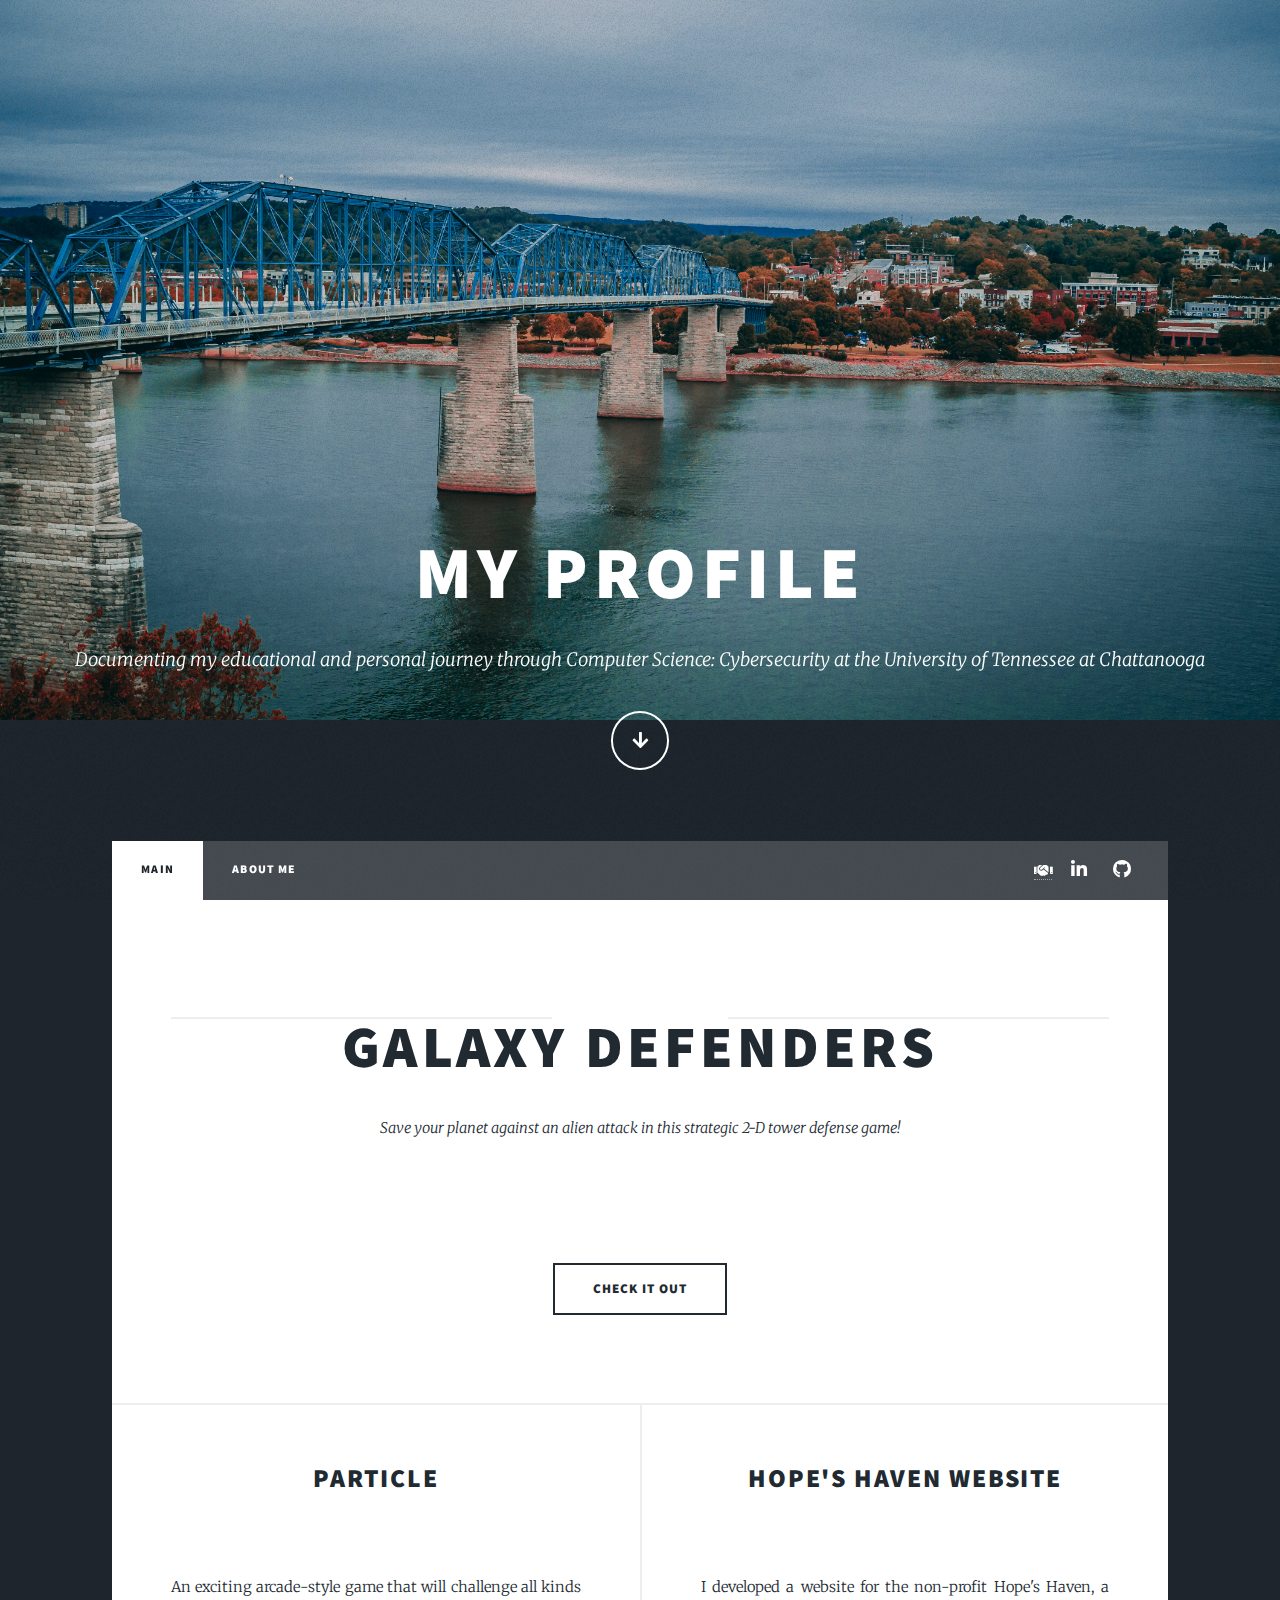
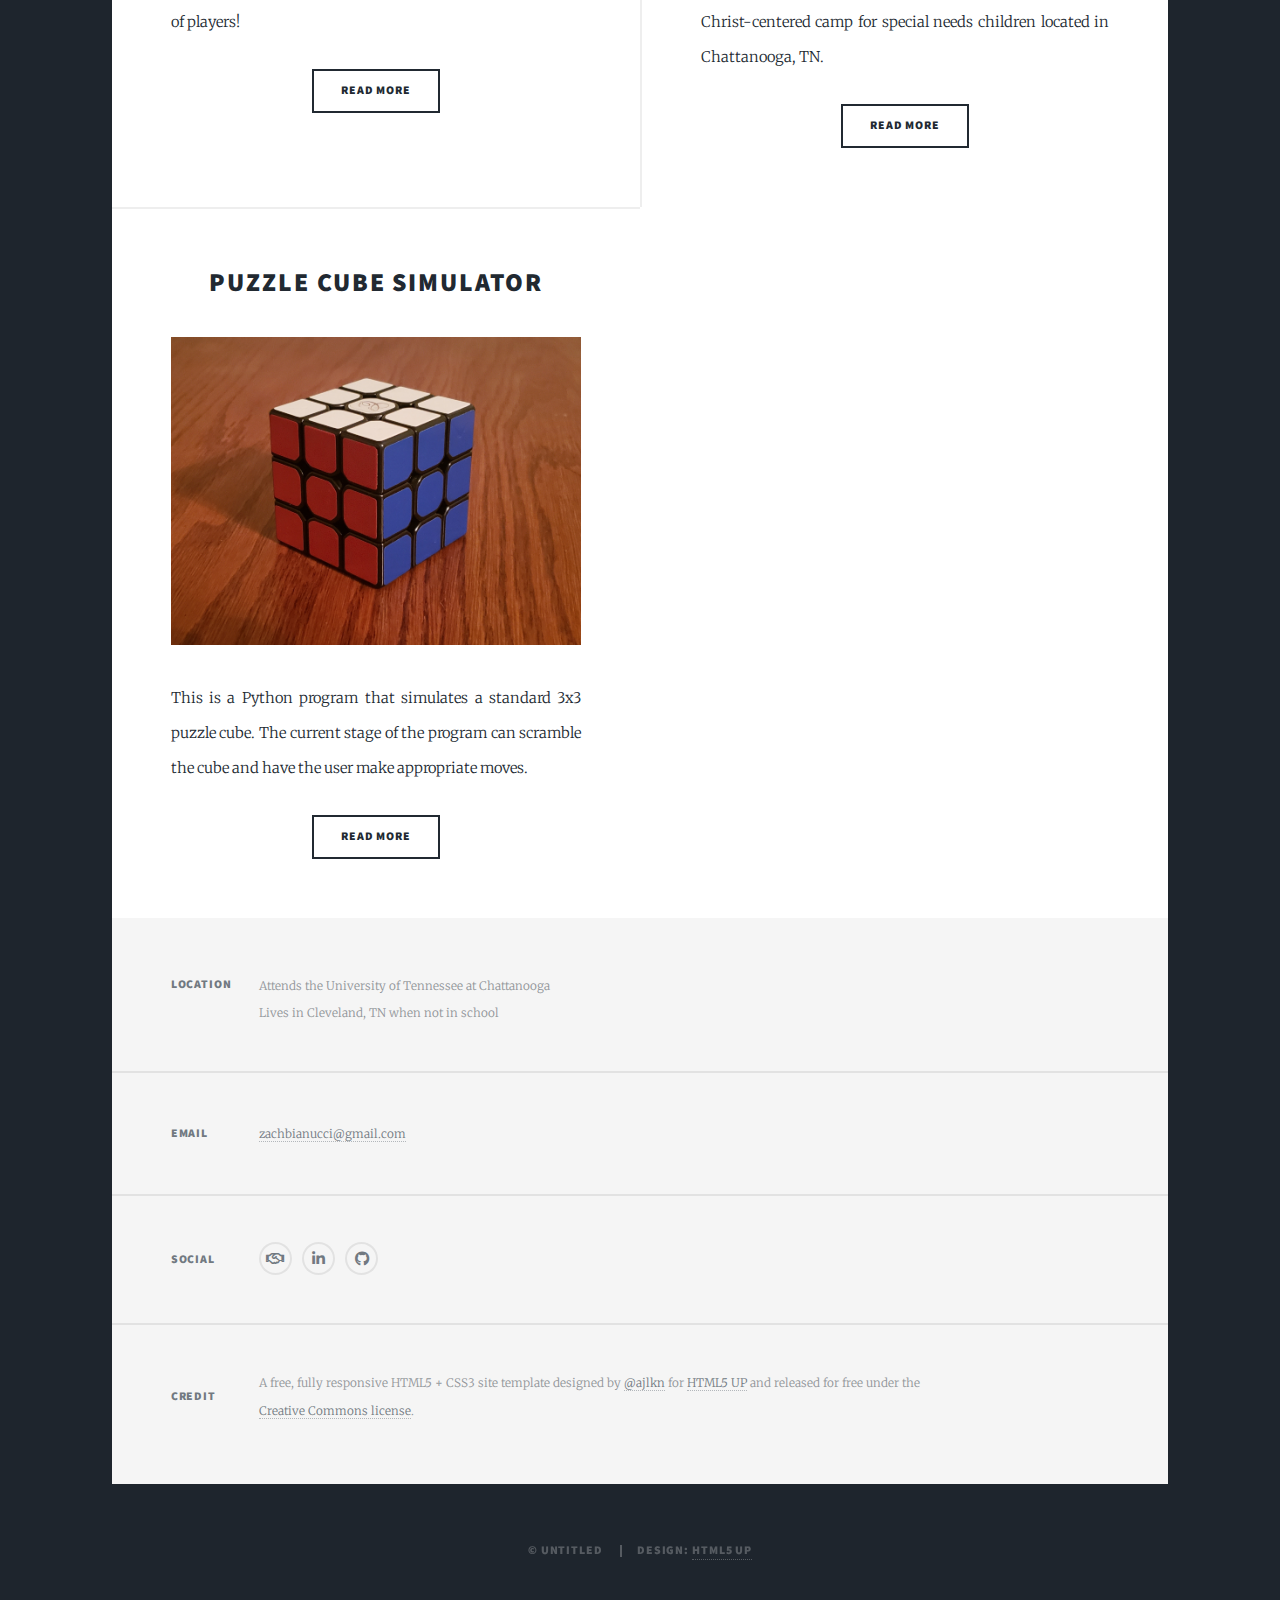
==== index.html @ c4f916c7 "updating the website to include Galaxy Defenders" ====
<!DOCTYPE html>
<!--
	Massively by HTML5 UP
	html5up.net | @ajlkn
	Free for personal and commercial use under the CCA 3.0 license (html5up.net/license)
-->
<html>
  <head>
    <title>Zach Bianucci</title>
    <meta charset="utf-8" />
    <meta
      name="viewport"
      content="width=device-width, initial-scale=1, user-scalable=no"
    />
    <link rel="stylesheet" href="assets/css/main.css" />
    <link rel="shortcut icon" type="image/png" href="images/LogoZB-pic.png" />
    <noscript>
      <link rel="stylesheet" href="assets/css/noscript.css"
    /></noscript>
  </head>

  <body class="is-preload">
    <!-- Wrapper -->
    <div id="wrapper" class="fade-in">
      <!-- Intro -->
      <div id="intro">
        <h1>My Profile<br /></h1>
        <p>
          Documenting my educational and personal journey through Computer
          Science: Cybersecurity at the University of Tennessee at Chattanooga
        </p>
        <ul class="actions">
          <li>
            <a
              href="#header"
              class="button icon solid solo fa-arrow-down scrolly"
              >Continue</a
            >
          </li>
        </ul>
      </div>

      <!-- Header -->
      <header id="header">
        <a href="index.html" class="logo">Zach Bianucci</a>
      </header>

      <!-- Nav -->
      <nav id="nav">
        <ul class="links">
          <li class="active"><a href="index.html#title">Main</a></li>
          <li><a href="aboutMe.html#title">About Me</a></li>
        </ul>
        <ul class="icons">
          <li>
            <a
              href="https://utc.joinhandshake.com/users/21955273"
              class="fas fa-handshake"
              target="_blank"
              ><span class="label"></span
            ></a>
          </li>
          <li>
            <a
              href="https://linkedin.com/in/zach-bianucci"
              class="icon brands fa-linkedin-in"
              target="_blank"
              alt="Linked In"
              ><span class="label"></span
            ></a>
          </li>
          <li>
            <a
              href="https://github.com/zbianucci"
              class="icon brands fa-github"
              target="_blank"
              ><span class="label">GitHub</span></a
            >
          </li>
        </ul>
      </nav>

      <!-- Main -->
      <div id="main">
        <!-- Featured Post -->
        <article class="post featured">
          <header class="major">
            <span class="date"></span>
            <h2>
              <a href="GalaxyDefenders.html#title">Galaxy Defenders<br /> </a>
            </h2>
            <p>
              Save your planet against an alien attack in this strategic 2-D
              tower defense game!
            </p>
          </header>
          <a href="GalaxyDefenders.html#title" class="image main"
            ><img src="images/galaxyDefendersAction.gif" alt=""
          /></a>
          <ul class="actions special">
            <li>
              <a href="GalaxyDefenders.html#title" class="button large"
                >Check it out</a
              >
            </li>
          </ul>
        </article>
        <!-- Posts -->
        <section class="posts">
          <article>
            <header>
              <h2><a href="Particle.html#title">Particle</a></h2>
            </header>
            <a href="Particle.html#title" class="image fit"
              ><img src="images/ParticleMenuGIF.gif" alt=""
            /></a>
            <p>
              An exciting arcade-style game that will challenge all kinds of
              players!
            </p>
            <ul class="actions special">
              <li>
                <a href="Particle.html#title" class="button">Read More</a>
              </li>
            </ul>
          </article>
          <article>
            <header>
              <h2><a href="HopesHaven.html#title">Hope's Haven Website</a></h2>
            </header>
            <a href="HopesHaven.html#title" class="image fit"
              ><img src="images/HopesHavenHomeGIF.gif" alt=""
            /></a>
            <p>
              I developed a website for the non-profit Hope's Haven, a
              Christ-centered camp for special needs children located in
              Chattanooga, TN.
            </p>
            <ul class="actions special">
              <li>
                <a href="HopesHaven.html#title" class="button">Read More</a>
              </li>
            </ul>
          </article>
          <article>
            <header>
              <h2><a href="PuzzleCube.html#title">Puzzle Cube Simulator</a></h2>
            </header>
            <a href="PuzzleCube.html#title" class="image fit"
              ><img src="images/PuzzleCubeProfile.jpg" alt=""
            /></a>
            <p>
              This is a Python program that simulates a standard 3x3 puzzle
              cube. The current stage of the program can scramble the cube and
              have the user make appropriate moves.
            </p>
            <ul class="actions special">
              <li>
                <a href="PuzzleCube.html#title" class="button">Read More</a>
              </li>
            </ul>
          </article>
        </section>
      </div>
      <!-- Footer -->
      <footer id="footer">
        <section class="split contact">
          <section class="alt">
            <h3>Location</h3>
            <p>
              Attends the University of Tennessee at Chattanooga<br />
              Lives in Cleveland, TN when not in school
            </p>
          </section>

          <section>
            <h3>Email</h3>
            <p>
              <a href="mailto:zachbianucci@gmail.com">zachbianucci@gmail.com</a>
            </p>
          </section>
          <section>
            <h3>Social</h3>
            <ul class="icons alt">
              <li>
                <a
                  href="https://utc.joinhandshake.com/users/21955273"
                  class="icon fas fa-handshake"
                  target="_blank"
                  ><span class="label">Handshake</span></a
                >
              </li>
              <li>
                <a
                  href="https://linkedin.com/in/zach-bianucci"
                  class="icon brands alt fa-linkedin-in"
                  target="_blank"
                  ><span class="label">Instagram</span></a
                >
              </li>
              <li>
                <a
                  href="https://github.com/zbianucci"
                  class="icon brands alt fa-github"
                  target="_blank"
                  ><span class="label">GitHub</span></a
                >
              </li>
            </ul>
          </section>
          <section>
            <h3>Credit</h3>
            <p>
              A free, fully responsive HTML5 + CSS3 site template designed by
              <a href="https://twitter.com/ajlkn">@ajlkn</a> for
              <a href="https://html5up.net">HTML5 UP</a> and released for free
              under the<br />
              <a href="https://html5up.net/license">Creative Commons license</a
              >.
            </p>
          </section>
        </section>
      </footer>
      <!-- Copyright -->
      <div id="copyright">
        <ul>
          <li>&copy; Untitled</li>
          <li>Design: <a href="https://html5up.net">HTML5 UP</a></li>
        </ul>
      </div>

      <!-- Scripts -->
      <script src="assets/js/jquery.min.js"></script>
      <script src="assets/js/jquery.scrollex.min.js"></script>
      <script src="assets/js/jquery.scrolly.min.js"></script>
      <script src="assets/js/browser.min.js"></script>
      <script src="assets/js/breakpoints.min.js"></script>
      <script src="assets/js/util.js"></script>
      <script src="assets/js/main.js"></script>
    </div>
  </body>
</html>
---- assets/css/main.css ----
@import url(fontawesome-all.min.css);
@import url("https://fonts.googleapis.com/css?family=Merriweather:300,700,300italic,700italic|Source+Sans+Pro:900");

/*
	Massively by HTML5 UP
	html5up.net | @ajlkn
	Free for personal and commercial use under the CCA 3.0 license (html5up.net/license)
*/

html,
body,
div,
span,
applet,
object,
iframe,
h1,
h2,
h3,
h4,
h5,
h6,
p,
blockquote,
pre,
a,
abbr,
acronym,
address,
big,
cite,
code,
del,
dfn,
em,
img,
ins,
kbd,
q,
s,
samp,
small,
strike,
strong,
sub,
sup,
tt,
var,
b,
u,
i,
center,
dl,
dt,
dd,
ol,
ul,
li,
fieldset,
form,
label,
legend,
table,
caption,
tbody,
tfoot,
thead,
tr,
th,
td,
article,
aside,
details,
embed,
figure,
figcaption,
footer,
header,
hgroup,
menu,
nav,
output,
ruby,
section,
summary,
time,
mark,
audio,
video {
  margin: 0;
  padding: 0;
  border: 0;
  font-size: 100%;
  font: inherit;
  vertical-align: baseline;
}

article,
aside,
details,
figcaption,
figure,
footer,
header,
hgroup,
menu,
nav,
section {
  display: block;
}

body {
  line-height: 1;
}

ol,
ul {
  list-style: none;
}

blockquote,
q {
  quotes: none;
}

blockquote:before,
blockquote:after,
q:before,
q:after {
  content: "";
  content: none;
}

table {
  border-collapse: collapse;
  border-spacing: 0;
}

body {
  -webkit-text-size-adjust: none;
}

mark {
  background-color: transparent;
  color: inherit;
}

input::-moz-focus-inner {
  border: 0;
  padding: 0;
}

input,
select,
textarea {
  -moz-appearance: none;
  -webkit-appearance: none;
  -ms-appearance: none;
  appearance: none;
}

/* Basic */

@-ms-viewport {
  width: device-width;
}

body {
  -ms-overflow-style: scrollbar;
}

@media screen and (max-width: 480px) {
  html,
  body {
    min-width: 320px;
  }
}

html {
  box-sizing: border-box;
}

*,
*:before,
*:after {
  box-sizing: inherit;
}

body {
  background-color: #1e252d;
}

body.is-preload *,
body.is-preload *:before,
body.is-preload *:after {
  -moz-animation: none !important;
  -webkit-animation: none !important;
  -ms-animation: none !important;
  animation: none !important;
  -moz-transition: none !important;
  -webkit-transition: none !important;
  -ms-transition: none !important;
  transition: none !important;
}

/* Type */

html {
  font-size: 16pt;
}

@media screen and (max-width: 1680px) {
  html {
    font-size: 12pt;
  }
}

@media screen and (max-width: 1280px) {
  html {
    font-size: 11pt;
  }
}

@media screen and (max-width: 360px) {
  html {
    font-size: 10pt;
  }
}

body {
  color: #212931;
}

body,
input,
select,
textarea {
  font-family: "Merriweather", Georgia, serif;
  font-weight: 300;
  font-size: 1rem;
  line-height: 2.375;
}

a {
  -moz-transition: color 0.2s ease-in-out, background-color 0.2s ease-in-out,
    border-color 0.2s ease-in-out, box-shadow 0.2s ease-in-out;
  -webkit-transition: color 0.2s ease-in-out, background-color 0.2s ease-in-out,
    border-color 0.2s ease-in-out, box-shadow 0.2s ease-in-out;
  -ms-transition: color 0.2s ease-in-out, background-color 0.2s ease-in-out,
    border-color 0.2s ease-in-out, box-shadow 0.2s ease-in-out;
  transition: color 0.2s ease-in-out, background-color 0.2s ease-in-out,
    border-color 0.2s ease-in-out, box-shadow 0.2s ease-in-out;
  border-bottom: dotted 1px;
  text-decoration: none;
}

a:hover {
  border-bottom-color: transparent;
}

strong,
b {
  font-weight: 600;
}

em,
i {
  font-style: italic;
}

p {
  text-align: justify;
  margin: 0 0 2rem 0;
}

h1,
h2,
h3,
h4,
h5,
h6 {
  font-family: "Source Sans Pro", Helvetica, sans-serif;
  font-weight: 900;
  line-height: 1.5;
  letter-spacing: 0.075em;
  text-transform: uppercase;
  margin: 0 0 1rem 0;
}

h1 a,
h2 a,
h3 a,
h4 a,
h5 a,
h6 a {
  border-bottom: 0;
  color: inherit;
  text-decoration: none;
}

h1 {
  font-size: 4rem;
  line-height: 1.1;
  margin: 0 0 2rem 0;
}

h2 {
  font-size: 1.75rem;
  line-height: 1.3;
  margin: 0 0 1.5rem 0;
}

h3 {
  font-size: 1.25rem;
  margin: 0 0 1.5rem 0;
}

h4 {
  font-size: 1rem;
}

h5 {
  font-size: 0.9rem;
}

h6 {
  font-size: 0.8rem;
}

sub {
  font-size: 0.8rem;
  position: relative;
  top: 0.5rem;
}

sup {
  font-size: 0.8rem;
  position: relative;
  top: -0.5rem;
}

blockquote {
  border-left: solid 4px;
  font-style: italic;
  margin: 0 0 2rem 0;
  padding: 0.5rem 0 0.5rem 2rem;
}

code {
  border: solid 2px;
  font-family: "Courier New", monospace;
  font-size: 0.9rem;
  margin: 0 0.25rem;
  padding: 0.25rem 0.65rem;
}

pre {
  -webkit-overflow-scrolling: touch;
  font-family: "Courier New", monospace;
  font-size: 0.9rem;
  margin: 0 0 2rem 0;
}

pre code {
  display: block;
  line-height: 1.75;
  padding: 1rem 1.5rem;
  overflow-x: auto;
}

hr {
  border: 0;
  border-bottom: solid 2px;
  margin: 3rem 0;
}

hr.major {
  margin: 5rem 0;
}

.align-left {
  text-align: left;
}

.align-center {
  text-align: center;
}

.align-right {
  text-align: right;
}

input,
select,
textarea {
  color: #212931;
}

a {
  color: #212931;
  border-bottom-color: rgba(33, 41, 49, 0.5);
}

a:hover {
  border-bottom-color: transparent;
  color: #18bfef !important;
}

strong,
b {
  color: #212931;
}

h1,
h2,
h3,
h4,
h5,
h6 {
  color: #212931;
}

blockquote {
  border-left-color: #eeeeee;
}

code {
  background: rgba(220, 220, 220, 0.25);
  border-color: #eeeeee;
}

hr {
  border-bottom-color: #eeeeee;
}

/* Row */

.row {
  display: flex;
  flex-wrap: wrap;
  box-sizing: border-box;
  align-items: stretch;
}

.row > * {
  box-sizing: border-box;
}

.row.gtr-uniform > * > :last-child {
  margin-bottom: 0;
}

.row.aln-left {
  justify-content: flex-start;
}

.row.aln-center {
  justify-content: center;
}

.row.aln-right {
  justify-content: flex-end;
}

.row.aln-top {
  align-items: flex-start;
}

.row.aln-middle {
  align-items: center;
}

.row.aln-bottom {
  align-items: flex-end;
}

.row > .imp {
  order: -1;
}

.row > .col-1 {
  width: 8.33333%;
}

.row > .off-1 {
  margin-left: 8.33333%;
}

.row > .col-2 {
  width: 16.66667%;
}

.row > .off-2 {
  margin-left: 16.66667%;
}

.row > .col-3 {
  width: 25%;
}

.row > .off-3 {
  margin-left: 25%;
}

.row > .col-4 {
  width: 33.33333%;
}

.row > .off-4 {
  margin-left: 33.33333%;
}

.row > .col-5 {
  width: 41.66667%;
}

.row > .off-5 {
  margin-left: 41.66667%;
}

.row > .col-6 {
  width: 50%;
}

.row > .off-6 {
  margin-left: 50%;
}

.row > .col-7 {
  width: 58.33333%;
}

.row > .off-7 {
  margin-left: 58.33333%;
}

.row > .col-8 {
  width: 66.66667%;
}

.row > .off-8 {
  margin-left: 66.66667%;
}

.row > .col-9 {
  width: 75%;
}

.row > .off-9 {
  margin-left: 75%;
}

.row > .col-10 {
  width: 83.33333%;
}

.row > .off-10 {
  margin-left: 83.33333%;
}

.row > .col-11 {
  width: 91.66667%;
}

.row > .off-11 {
  margin-left: 91.66667%;
}

.row > .col-12 {
  width: 100%;
}

.row > .off-12 {
  margin-left: 100%;
}

.row.gtr-0 {
  margin-top: 0;
  margin-left: 0rem;
}

.row.gtr-0 > * {
  padding: 0 0 0 0rem;
}

.row.gtr-0.gtr-uniform {
  margin-top: 0rem;
}

.row.gtr-0.gtr-uniform > * {
  padding-top: 0rem;
}

.row.gtr-25 {
  margin-top: 0;
  margin-left: -0.375rem;
}

.row.gtr-25 > * {
  padding: 0 0 0 0.375rem;
}

.row.gtr-25.gtr-uniform {
  margin-top: -0.375rem;
}

.row.gtr-25.gtr-uniform > * {
  padding-top: 0.375rem;
}

.row.gtr-50 {
  margin-top: 0;
  margin-left: -0.75rem;
}

.row.gtr-50 > * {
  padding: 0 0 0 0.75rem;
}

.row.gtr-50.gtr-uniform {
  margin-top: -0.75rem;
}

.row.gtr-50.gtr-uniform > * {
  padding-top: 0.75rem;
}

.row {
  margin-top: 0;
  margin-left: -1.5rem;
}

.row > * {
  padding: 0 0 0 1.5rem;
}

.row.gtr-uniform {
  margin-top: -1.5rem;
}

.row.gtr-uniform > * {
  padding-top: 1.5rem;
}

.row.gtr-150 {
  margin-top: 0;
  margin-left: -2.25rem;
}

.row.gtr-150 > * {
  padding: 0 0 0 2.25rem;
}

.row.gtr-150.gtr-uniform {
  margin-top: -2.25rem;
}

.row.gtr-150.gtr-uniform > * {
  padding-top: 2.25rem;
}

.row.gtr-200 {
  margin-top: 0;
  margin-left: -3rem;
}

.row.gtr-200 > * {
  padding: 0 0 0 3rem;
}

.row.gtr-200.gtr-uniform {
  margin-top: -3rem;
}

.row.gtr-200.gtr-uniform > * {
  padding-top: 3rem;
}

@media screen and (max-width: 1680px) {
  .row {
    display: flex;
    flex-wrap: wrap;
    box-sizing: border-box;
    align-items: stretch;
  }

  .row > * {
    box-sizing: border-box;
  }

  .row.gtr-uniform > * > :last-child {
    margin-bottom: 0;
  }

  .row.aln-left {
    justify-content: flex-start;
  }

  .row.aln-center {
    justify-content: center;
  }

  .row.aln-right {
    justify-content: flex-end;
  }

  .row.aln-top {
    align-items: flex-start;
  }

  .row.aln-middle {
    align-items: center;
  }

  .row.aln-bottom {
    align-items: flex-end;
  }

  .row > .imp-xlarge {
    order: -1;
  }

  .row > .col-1-xlarge {
    width: 8.33333%;
  }

  .row > .off-1-xlarge {
    margin-left: 8.33333%;
  }

  .row > .col-2-xlarge {
    width: 16.66667%;
  }

  .row > .off-2-xlarge {
    margin-left: 16.66667%;
  }

  .row > .col-3-xlarge {
    width: 25%;
  }

  .row > .off-3-xlarge {
    margin-left: 25%;
  }

  .row > .col-4-xlarge {
    width: 33.33333%;
  }

  .row > .off-4-xlarge {
    margin-left: 33.33333%;
  }

  .row > .col-5-xlarge {
    width: 41.66667%;
  }

  .row > .off-5-xlarge {
    margin-left: 41.66667%;
  }

  .row > .col-6-xlarge {
    width: 50%;
  }

  .row > .off-6-xlarge {
    margin-left: 50%;
  }

  .row > .col-7-xlarge {
    width: 58.33333%;
  }

  .row > .off-7-xlarge {
    margin-left: 58.33333%;
  }

  .row > .col-8-xlarge {
    width: 66.66667%;
  }

  .row > .off-8-xlarge {
    margin-left: 66.66667%;
  }

  .row > .col-9-xlarge {
    width: 75%;
  }

  .row > .off-9-xlarge {
    margin-left: 75%;
  }

  .row > .col-10-xlarge {
    width: 83.33333%;
  }

  .row > .off-10-xlarge {
    margin-left: 83.33333%;
  }

  .row > .col-11-xlarge {
    width: 91.66667%;
  }

  .row > .off-11-xlarge {
    margin-left: 91.66667%;
  }

  .row > .col-12-xlarge {
    width: 100%;
  }

  .row > .off-12-xlarge {
    margin-left: 100%;
  }

  .row.gtr-0 {
    margin-top: 0;
    margin-left: 0rem;
  }

  .row.gtr-0 > * {
    padding: 0 0 0 0rem;
  }

  .row.gtr-0.gtr-uniform {
    margin-top: 0rem;
  }

  .row.gtr-0.gtr-uniform > * {
    padding-top: 0rem;
  }

  .row.gtr-25 {
    margin-top: 0;
    margin-left: -0.375rem;
  }

  .row.gtr-25 > * {
    padding: 0 0 0 0.375rem;
  }

  .row.gtr-25.gtr-uniform {
    margin-top: -0.375rem;
  }

  .row.gtr-25.gtr-uniform > * {
    padding-top: 0.375rem;
  }

  .row.gtr-50 {
    margin-top: 0;
    margin-left: -0.75rem;
  }

  .row.gtr-50 > * {
    padding: 0 0 0 0.75rem;
  }

  .row.gtr-50.gtr-uniform {
    margin-top: -0.75rem;
  }

  .row.gtr-50.gtr-uniform > * {
    padding-top: 0.75rem;
  }

  .row {
    margin-top: 0;
    margin-left: -1.5rem;
  }

  .row > * {
    padding: 0 0 0 1.5rem;
  }

  .row.gtr-uniform {
    margin-top: -1.5rem;
  }

  .row.gtr-uniform > * {
    padding-top: 1.5rem;
  }

  .row.gtr-150 {
    margin-top: 0;
    margin-left: -2.25rem;
  }

  .row.gtr-150 > * {
    padding: 0 0 0 2.25rem;
  }

  .row.gtr-150.gtr-uniform {
    margin-top: -2.25rem;
  }

  .row.gtr-150.gtr-uniform > * {
    padding-top: 2.25rem;
  }

  .row.gtr-200 {
    margin-top: 0;
    margin-left: -3rem;
  }

  .row.gtr-200 > * {
    padding: 0 0 0 3rem;
  }

  .row.gtr-200.gtr-uniform {
    margin-top: -3rem;
  }

  .row.gtr-200.gtr-uniform > * {
    padding-top: 3rem;
  }
}

@media screen and (max-width: 1280px) {
  .row {
    display: flex;
    flex-wrap: wrap;
    box-sizing: border-box;
    align-items: stretch;
  }

  .row > * {
    box-sizing: border-box;
  }

  .row.gtr-uniform > * > :last-child {
    margin-bottom: 0;
  }

  .row.aln-left {
    justify-content: flex-start;
  }

  .row.aln-center {
    justify-content: center;
  }

  .row.aln-right {
    justify-content: flex-end;
  }

  .row.aln-top {
    align-items: flex-start;
  }

  .row.aln-middle {
    align-items: center;
  }

  .row.aln-bottom {
    align-items: flex-end;
  }

  .row > .imp-large {
    order: -1;
  }

  .row > .col-1-large {
    width: 8.33333%;
  }

  .row > .off-1-large {
    margin-left: 8.33333%;
  }

  .row > .col-2-large {
    width: 16.66667%;
  }

  .row > .off-2-large {
    margin-left: 16.66667%;
  }

  .row > .col-3-large {
    width: 25%;
  }

  .row > .off-3-large {
    margin-left: 25%;
  }

  .row > .col-4-large {
    width: 33.33333%;
  }

  .row > .off-4-large {
    margin-left: 33.33333%;
  }

  .row > .col-5-large {
    width: 41.66667%;
  }

  .row > .off-5-large {
    margin-left: 41.66667%;
  }

  .row > .col-6-large {
    width: 50%;
  }

  .row > .off-6-large {
    margin-left: 50%;
  }

  .row > .col-7-large {
    width: 58.33333%;
  }

  .row > .off-7-large {
    margin-left: 58.33333%;
  }

  .row > .col-8-large {
    width: 66.66667%;
  }

  .row > .off-8-large {
    margin-left: 66.66667%;
  }

  .row > .col-9-large {
    width: 75%;
  }

  .row > .off-9-large {
    margin-left: 75%;
  }

  .row > .col-10-large {
    width: 83.33333%;
  }

  .row > .off-10-large {
    margin-left: 83.33333%;
  }

  .row > .col-11-large {
    width: 91.66667%;
  }

  .row > .off-11-large {
    margin-left: 91.66667%;
  }

  .row > .col-12-large {
    width: 100%;
  }

  .row > .off-12-large {
    margin-left: 100%;
  }

  .row.gtr-0 {
    margin-top: 0;
    margin-left: 0rem;
  }

  .row.gtr-0 > * {
    padding: 0 0 0 0rem;
  }

  .row.gtr-0.gtr-uniform {
    margin-top: 0rem;
  }

  .row.gtr-0.gtr-uniform > * {
    padding-top: 0rem;
  }

  .row.gtr-25 {
    margin-top: 0;
    margin-left: -0.375rem;
  }

  .row.gtr-25 > * {
    padding: 0 0 0 0.375rem;
  }

  .row.gtr-25.gtr-uniform {
    margin-top: -0.375rem;
  }

  .row.gtr-25.gtr-uniform > * {
    padding-top: 0.375rem;
  }

  .row.gtr-50 {
    margin-top: 0;
    margin-left: -0.75rem;
  }

  .row.gtr-50 > * {
    padding: 0 0 0 0.75rem;
  }

  .row.gtr-50.gtr-uniform {
    margin-top: -0.75rem;
  }

  .row.gtr-50.gtr-uniform > * {
    padding-top: 0.75rem;
  }

  .row {
    margin-top: 0;
    margin-left: -1.5rem;
  }

  .row > * {
    padding: 0 0 0 1.5rem;
  }

  .row.gtr-uniform {
    margin-top: -1.5rem;
  }

  .row.gtr-uniform > * {
    padding-top: 1.5rem;
  }

  .row.gtr-150 {
    margin-top: 0;
    margin-left: -2.25rem;
  }

  .row.gtr-150 > * {
    padding: 0 0 0 2.25rem;
  }

  .row.gtr-150.gtr-uniform {
    margin-top: -2.25rem;
  }

  .row.gtr-150.gtr-uniform > * {
    padding-top: 2.25rem;
  }

  .row.gtr-200 {
    margin-top: 0;
    margin-left: -3rem;
  }

  .row.gtr-200 > * {
    padding: 0 0 0 3rem;
  }

  .row.gtr-200.gtr-uniform {
    margin-top: -3rem;
  }

  .row.gtr-200.gtr-uniform > * {
    padding-top: 3rem;
  }
}

@media screen and (max-width: 980px) {
  .row {
    display: flex;
    flex-wrap: wrap;
    box-sizing: border-box;
    align-items: stretch;
  }

  .row > * {
    box-sizing: border-box;
  }

  .row.gtr-uniform > * > :last-child {
    margin-bottom: 0;
  }

  .row.aln-left {
    justify-content: flex-start;
  }

  .row.aln-center {
    justify-content: center;
  }

  .row.aln-right {
    justify-content: flex-end;
  }

  .row.aln-top {
    align-items: flex-start;
  }

  .row.aln-middle {
    align-items: center;
  }

  .row.aln-bottom {
    align-items: flex-end;
  }

  .row > .imp-medium {
    order: -1;
  }

  .row > .col-1-medium {
    width: 8.33333%;
  }

  .row > .off-1-medium {
    margin-left: 8.33333%;
  }

  .row > .col-2-medium {
    width: 16.66667%;
  }

  .row > .off-2-medium {
    margin-left: 16.66667%;
  }

  .row > .col-3-medium {
    width: 25%;
  }

  .row > .off-3-medium {
    margin-left: 25%;
  }

  .row > .col-4-medium {
    width: 33.33333%;
  }

  .row > .off-4-medium {
    margin-left: 33.33333%;
  }

  .row > .col-5-medium {
    width: 41.66667%;
  }

  .row > .off-5-medium {
    margin-left: 41.66667%;
  }

  .row > .col-6-medium {
    width: 50%;
  }

  .row > .off-6-medium {
    margin-left: 50%;
  }

  .row > .col-7-medium {
    width: 58.33333%;
  }

  .row > .off-7-medium {
    margin-left: 58.33333%;
  }

  .row > .col-8-medium {
    width: 66.66667%;
  }

  .row > .off-8-medium {
    margin-left: 66.66667%;
  }

  .row > .col-9-medium {
    width: 75%;
  }

  .row > .off-9-medium {
    margin-left: 75%;
  }

  .row > .col-10-medium {
    width: 83.33333%;
  }

  .row > .off-10-medium {
    margin-left: 83.33333%;
  }

  .row > .col-11-medium {
    width: 91.66667%;
  }

  .row > .off-11-medium {
    margin-left: 91.66667%;
  }

  .row > .col-12-medium {
    width: 100%;
  }

  .row > .off-12-medium {
    margin-left: 100%;
  }

  .row.gtr-0 {
    margin-top: 0;
    margin-left: 0rem;
  }

  .row.gtr-0 > * {
    padding: 0 0 0 0rem;
  }

  .row.gtr-0.gtr-uniform {
    margin-top: 0rem;
  }

  .row.gtr-0.gtr-uniform > * {
    padding-top: 0rem;
  }

  .row.gtr-25 {
    margin-top: 0;
    margin-left: -0.375rem;
  }

  .row.gtr-25 > * {
    padding: 0 0 0 0.375rem;
  }

  .row.gtr-25.gtr-uniform {
    margin-top: -0.375rem;
  }

  .row.gtr-25.gtr-uniform > * {
    padding-top: 0.375rem;
  }

  .row.gtr-50 {
    margin-top: 0;
    margin-left: -0.75rem;
  }

  .row.gtr-50 > * {
    padding: 0 0 0 0.75rem;
  }

  .row.gtr-50.gtr-uniform {
    margin-top: -0.75rem;
  }

  .row.gtr-50.gtr-uniform > * {
    padding-top: 0.75rem;
  }

  .row {
    margin-top: 0;
    margin-left: -1.5rem;
  }

  .row > * {
    padding: 0 0 0 1.5rem;
  }

  .row.gtr-uniform {
    margin-top: -1.5rem;
  }

  .row.gtr-uniform > * {
    padding-top: 1.5rem;
  }

  .row.gtr-150 {
    margin-top: 0;
    margin-left: -2.25rem;
  }

  .row.gtr-150 > * {
    padding: 0 0 0 2.25rem;
  }

  .row.gtr-150.gtr-uniform {
    margin-top: -2.25rem;
  }

  .row.gtr-150.gtr-uniform > * {
    padding-top: 2.25rem;
  }

  .row.gtr-200 {
    margin-top: 0;
    margin-left: -3rem;
  }

  .row.gtr-200 > * {
    padding: 0 0 0 3rem;
  }

  .row.gtr-200.gtr-uniform {
    margin-top: -3rem;
  }

  .row.gtr-200.gtr-uniform > * {
    padding-top: 3rem;
  }
}

@media screen and (max-width: 736px) {
  .row {
    display: flex;
    flex-wrap: wrap;
    box-sizing: border-box;
    align-items: stretch;
  }

  .row > * {
    box-sizing: border-box;
  }

  .row.gtr-uniform > * > :last-child {
    margin-bottom: 0;
  }

  .row.aln-left {
    justify-content: flex-start;
  }

  .row.aln-center {
    justify-content: center;
  }

  .row.aln-right {
    justify-content: flex-end;
  }

  .row.aln-top {
    align-items: flex-start;
  }

  .row.aln-middle {
    align-items: center;
  }

  .row.aln-bottom {
    align-items: flex-end;
  }

  .row > .imp-small {
    order: -1;
  }

  .row > .col-1-small {
    width: 8.33333%;
  }

  .row > .off-1-small {
    margin-left: 8.33333%;
  }

  .row > .col-2-small {
    width: 16.66667%;
  }

  .row > .off-2-small {
    margin-left: 16.66667%;
  }

  .row > .col-3-small {
    width: 25%;
  }

  .row > .off-3-small {
    margin-left: 25%;
  }

  .row > .col-4-small {
    width: 33.33333%;
  }

  .row > .off-4-small {
    margin-left: 33.33333%;
  }

  .row > .col-5-small {
    width: 41.66667%;
  }

  .row > .off-5-small {
    margin-left: 41.66667%;
  }

  .row > .col-6-small {
    width: 50%;
  }

  .row > .off-6-small {
    margin-left: 50%;
  }

  .row > .col-7-small {
    width: 58.33333%;
  }

  .row > .off-7-small {
    margin-left: 58.33333%;
  }

  .row > .col-8-small {
    width: 66.66667%;
  }

  .row > .off-8-small {
    margin-left: 66.66667%;
  }

  .row > .col-9-small {
    width: 75%;
  }

  .row > .off-9-small {
    margin-left: 75%;
  }

  .row > .col-10-small {
    width: 83.33333%;
  }

  .row > .off-10-small {
    margin-left: 83.33333%;
  }

  .row > .col-11-small {
    width: 91.66667%;
  }

  .row > .off-11-small {
    margin-left: 91.66667%;
  }

  .row > .col-12-small {
    width: 100%;
  }

  .row > .off-12-small {
    margin-left: 100%;
  }

  .row.gtr-0 {
    margin-top: 0;
    margin-left: 0rem;
  }

  .row.gtr-0 > * {
    padding: 0 0 0 0rem;
  }

  .row.gtr-0.gtr-uniform {
    margin-top: 0rem;
  }

  .row.gtr-0.gtr-uniform > * {
    padding-top: 0rem;
  }

  .row.gtr-25 {
    margin-top: 0;
    margin-left: -0.375rem;
  }

  .row.gtr-25 > * {
    padding: 0 0 0 0.375rem;
  }

  .row.gtr-25.gtr-uniform {
    margin-top: -0.375rem;
  }

  .row.gtr-25.gtr-uniform > * {
    padding-top: 0.375rem;
  }

  .row.gtr-50 {
    margin-top: 0;
    margin-left: -0.75rem;
  }

  .row.gtr-50 > * {
    padding: 0 0 0 0.75rem;
  }

  .row.gtr-50.gtr-uniform {
    margin-top: -0.75rem;
  }

  .row.gtr-50.gtr-uniform > * {
    padding-top: 0.75rem;
  }

  .row {
    margin-top: 0;
    margin-left: -1.5rem;
  }

  .row > * {
    padding: 0 0 0 1.5rem;
  }

  .row.gtr-uniform {
    margin-top: -1.5rem;
  }

  .row.gtr-uniform > * {
    padding-top: 1.5rem;
  }

  .row.gtr-150 {
    margin-top: 0;
    margin-left: -2.25rem;
  }

  .row.gtr-150 > * {
    padding: 0 0 0 2.25rem;
  }

  .row.gtr-150.gtr-uniform {
    margin-top: -2.25rem;
  }

  .row.gtr-150.gtr-uniform > * {
    padding-top: 2.25rem;
  }

  .row.gtr-200 {
    margin-top: 0;
    margin-left: -3rem;
  }

  .row.gtr-200 > * {
    padding: 0 0 0 3rem;
  }

  .row.gtr-200.gtr-uniform {
    margin-top: -3rem;
  }

  .row.gtr-200.gtr-uniform > * {
    padding-top: 3rem;
  }
}

@media screen and (max-width: 480px) {
  .row {
    display: flex;
    flex-wrap: wrap;
    box-sizing: border-box;
    align-items: stretch;
  }

  .row > * {
    box-sizing: border-box;
  }

  .row.gtr-uniform > * > :last-child {
    margin-bottom: 0;
  }

  .row.aln-left {
    justify-content: flex-start;
  }

  .row.aln-center {
    justify-content: center;
  }

  .row.aln-right {
    justify-content: flex-end;
  }

  .row.aln-top {
    align-items: flex-start;
  }

  .row.aln-middle {
    align-items: center;
  }

  .row.aln-bottom {
    align-items: flex-end;
  }

  .row > .imp-xsmall {
    order: -1;
  }

  .row > .col-1-xsmall {
    width: 8.33333%;
  }

  .row > .off-1-xsmall {
    margin-left: 8.33333%;
  }

  .row > .col-2-xsmall {
    width: 16.66667%;
  }

  .row > .off-2-xsmall {
    margin-left: 16.66667%;
  }

  .row > .col-3-xsmall {
    width: 25%;
  }

  .row > .off-3-xsmall {
    margin-left: 25%;
  }

  .row > .col-4-xsmall {
    width: 33.33333%;
  }

  .row > .off-4-xsmall {
    margin-left: 33.33333%;
  }

  .row > .col-5-xsmall {
    width: 41.66667%;
  }

  .row > .off-5-xsmall {
    margin-left: 41.66667%;
  }

  .row > .col-6-xsmall {
    width: 50%;
  }

  .row > .off-6-xsmall {
    margin-left: 50%;
  }

  .row > .col-7-xsmall {
    width: 58.33333%;
  }

  .row > .off-7-xsmall {
    margin-left: 58.33333%;
  }

  .row > .col-8-xsmall {
    width: 66.66667%;
  }

  .row > .off-8-xsmall {
    margin-left: 66.66667%;
  }

  .row > .col-9-xsmall {
    width: 75%;
  }

  .row > .off-9-xsmall {
    margin-left: 75%;
  }

  .row > .col-10-xsmall {
    width: 83.33333%;
  }

  .row > .off-10-xsmall {
    margin-left: 83.33333%;
  }

  .row > .col-11-xsmall {
    width: 91.66667%;
  }

  .row > .off-11-xsmall {
    margin-left: 91.66667%;
  }

  .row > .col-12-xsmall {
    width: 100%;
  }

  .row > .off-12-xsmall {
    margin-left: 100%;
  }

  .row.gtr-0 {
    margin-top: 0;
    margin-left: 0rem;
  }

  .row.gtr-0 > * {
    padding: 0 0 0 0rem;
  }

  .row.gtr-0.gtr-uniform {
    margin-top: 0rem;
  }

  .row.gtr-0.gtr-uniform > * {
    padding-top: 0rem;
  }

  .row.gtr-25 {
    margin-top: 0;
    margin-left: -0.375rem;
  }

  .row.gtr-25 > * {
    padding: 0 0 0 0.375rem;
  }

  .row.gtr-25.gtr-uniform {
    margin-top: -0.375rem;
  }

  .row.gtr-25.gtr-uniform > * {
    padding-top: 0.375rem;
  }

  .row.gtr-50 {
    margin-top: 0;
    margin-left: -0.75rem;
  }

  .row.gtr-50 > * {
    padding: 0 0 0 0.75rem;
  }

  .row.gtr-50.gtr-uniform {
    margin-top: -0.75rem;
  }

  .row.gtr-50.gtr-uniform > * {
    padding-top: 0.75rem;
  }

  .row {
    margin-top: 0;
    margin-left: -1.5rem;
  }

  .row > * {
    padding: 0 0 0 1.5rem;
  }

  .row.gtr-uniform {
    margin-top: -1.5rem;
  }

  .row.gtr-uniform > * {
    padding-top: 1.5rem;
  }

  .row.gtr-150 {
    margin-top: 0;
    margin-left: -2.25rem;
  }

  .row.gtr-150 > * {
    padding: 0 0 0 2.25rem;
  }

  .row.gtr-150.gtr-uniform {
    margin-top: -2.25rem;
  }

  .row.gtr-150.gtr-uniform > * {
    padding-top: 2.25rem;
  }

  .row.gtr-200 {
    margin-top: 0;
    margin-left: -3rem;
  }

  .row.gtr-200 > * {
    padding: 0 0 0 3rem;
  }

  .row.gtr-200.gtr-uniform {
    margin-top: -3rem;
  }

  .row.gtr-200.gtr-uniform > * {
    padding-top: 3rem;
  }
}

@media screen and (max-width: 360px) {
  .row {
    display: flex;
    flex-wrap: wrap;
    box-sizing: border-box;
    align-items: stretch;
  }

  .row > * {
    box-sizing: border-box;
  }

  .row.gtr-uniform > * > :last-child {
    margin-bottom: 0;
  }

  .row.aln-left {
    justify-content: flex-start;
  }

  .row.aln-center {
    justify-content: center;
  }

  .row.aln-right {
    justify-content: flex-end;
  }

  .row.aln-top {
    align-items: flex-start;
  }

  .row.aln-middle {
    align-items: center;
  }

  .row.aln-bottom {
    align-items: flex-end;
  }

  .row > .imp-xxsmall {
    order: -1;
  }

  .row > .col-1-xxsmall {
    width: 8.33333%;
  }

  .row > .off-1-xxsmall {
    margin-left: 8.33333%;
  }

  .row > .col-2-xxsmall {
    width: 16.66667%;
  }

  .row > .off-2-xxsmall {
    margin-left: 16.66667%;
  }

  .row > .col-3-xxsmall {
    width: 25%;
  }

  .row > .off-3-xxsmall {
    margin-left: 25%;
  }

  .row > .col-4-xxsmall {
    width: 33.33333%;
  }

  .row > .off-4-xxsmall {
    margin-left: 33.33333%;
  }

  .row > .col-5-xxsmall {
    width: 41.66667%;
  }

  .row > .off-5-xxsmall {
    margin-left: 41.66667%;
  }

  .row > .col-6-xxsmall {
    width: 50%;
  }

  .row > .off-6-xxsmall {
    margin-left: 50%;
  }

  .row > .col-7-xxsmall {
    width: 58.33333%;
  }

  .row > .off-7-xxsmall {
    margin-left: 58.33333%;
  }

  .row > .col-8-xxsmall {
    width: 66.66667%;
  }

  .row > .off-8-xxsmall {
    margin-left: 66.66667%;
  }

  .row > .col-9-xxsmall {
    width: 75%;
  }

  .row > .off-9-xxsmall {
    margin-left: 75%;
  }

  .row > .col-10-xxsmall {
    width: 83.33333%;
  }

  .row > .off-10-xxsmall {
    margin-left: 83.33333%;
  }

  .row > .col-11-xxsmall {
    width: 91.66667%;
  }

  .row > .off-11-xxsmall {
    margin-left: 91.66667%;
  }

  .row > .col-12-xxsmall {
    width: 100%;
  }

  .row > .off-12-xxsmall {
    margin-left: 100%;
  }

  .row.gtr-0 {
    margin-top: 0;
    margin-left: 0rem;
  }

  .row.gtr-0 > * {
    padding: 0 0 0 0rem;
  }

  .row.gtr-0.gtr-uniform {
    margin-top: 0rem;
  }

  .row.gtr-0.gtr-uniform > * {
    padding-top: 0rem;
  }

  .row.gtr-25 {
    margin-top: 0;
    margin-left: -0.375rem;
  }

  .row.gtr-25 > * {
    padding: 0 0 0 0.375rem;
  }

  .row.gtr-25.gtr-uniform {
    margin-top: -0.375rem;
  }

  .row.gtr-25.gtr-uniform > * {
    padding-top: 0.375rem;
  }

  .row.gtr-50 {
    margin-top: 0;
    margin-left: -0.75rem;
  }

  .row.gtr-50 > * {
    padding: 0 0 0 0.75rem;
  }

  .row.gtr-50.gtr-uniform {
    margin-top: -0.75rem;
  }

  .row.gtr-50.gtr-uniform > * {
    padding-top: 0.75rem;
  }

  .row {
    margin-top: 0;
    margin-left: -1.5rem;
  }

  .row > * {
    padding: 0 0 0 1.5rem;
  }

  .row.gtr-uniform {
    margin-top: -1.5rem;
  }

  .row.gtr-uniform > * {
    padding-top: 1.5rem;
  }

  .row.gtr-150 {
    margin-top: 0;
    margin-left: -2.25rem;
  }

  .row.gtr-150 > * {
    padding: 0 0 0 2.25rem;
  }

  .row.gtr-150.gtr-uniform {
    margin-top: -2.25rem;
  }

  .row.gtr-150.gtr-uniform > * {
    padding-top: 2.25rem;
  }

  .row.gtr-200 {
    margin-top: 0;
    margin-left: -3rem;
  }

  .row.gtr-200 > * {
    padding: 0 0 0 3rem;
  }

  .row.gtr-200.gtr-uniform {
    margin-top: -3rem;
  }

  .row.gtr-200.gtr-uniform > * {
    padding-top: 3rem;
  }
}

/* Box */

.box {
  border: solid 2px;
  margin-bottom: 2rem;
  padding: 1.5rem;
}

.box > :last-child,
.box > :last-child > :last-child,
.box > :last-child > :last-child > :last-child {
  margin-bottom: 0;
}

.box.alt {
  border: 0;
  border-radius: 0;
  padding: 0;
}

.box {
  border-color: #eeeeee;
}

/* Button */

input[type="submit"],
input[type="reset"],
input[type="button"],
button,
.button {
  -moz-appearance: none;
  -webkit-appearance: none;
  -ms-appearance: none;
  appearance: none;
  -moz-transition: background-color 0.2s ease-in-out,
    box-shadow 0.2s ease-in-out, color 0.2s ease-in-out;
  -webkit-transition: background-color 0.2s ease-in-out,
    box-shadow 0.2s ease-in-out, color 0.2s ease-in-out;
  -ms-transition: background-color 0.2s ease-in-out, box-shadow 0.2s ease-in-out,
    color 0.2s ease-in-out;
  transition: background-color 0.2s ease-in-out, box-shadow 0.2s ease-in-out,
    color 0.2s ease-in-out;
  border: 0;
  border-radius: 0;
  cursor: pointer;
  display: inline-block;
  font-family: "Source Sans Pro", Helvetica, sans-serif;
  font-size: 0.8rem;
  font-weight: 900;
  letter-spacing: 0.075em;
  height: 3rem;
  line-height: 3rem;
  padding: 0 2rem;
  text-align: center;
  text-decoration: none;
  text-transform: uppercase;
  white-space: nowrap;
}

input[type="submit"].icon:before,
input[type="reset"].icon:before,
input[type="button"].icon:before,
button.icon:before,
.button.icon:before {
  margin-right: 0.5rem;
}

input[type="submit"].icon.solo,
input[type="reset"].icon.solo,
input[type="button"].icon.solo,
button.icon.solo,
.button.icon.solo {
  position: relative;
  width: 4rem;
  height: 4rem;
  line-height: 4rem;
  border-radius: 4rem;
  text-indent: 4rem;
  overflow: hidden;
  padding: 0;
  white-space: nowrap;
}

input[type="submit"].icon.solo:before,
input[type="reset"].icon.solo:before,
input[type="button"].icon.solo:before,
button.icon.solo:before,
.button.icon.solo:before {
  position: absolute;
  display: block;
  top: 0;
  left: 0;
  width: inherit;
  height: inherit;
  line-height: inherit;
  font-size: 1.25rem;
  margin-right: 0;
  text-align: center;
  text-indent: 0;
}

input[type="submit"].fit,
input[type="reset"].fit,
input[type="button"].fit,
button.fit,
.button.fit {
  width: 100%;
}

input[type="submit"].small,
input[type="reset"].small,
input[type="button"].small,
button.small,
.button.small {
  font-size: 0.7rem;
  height: 2.5rem;
  line-height: 2.5rem;
  padding: 0 1.5rem;
}

input[type="submit"].large,
input[type="reset"].large,
input[type="button"].large,
button.large,
.button.large {
  font-size: 0.9rem;
  height: 3.5rem;
  line-height: 3.5rem;
  padding: 0 2.75rem;
}

@media screen and (max-width: 980px) {
  input[type="submit"],
  input[type="reset"],
  input[type="button"],
  button,
  .button {
    font-size: 0.9rem;
    height: 3.25rem;
    line-height: 3.25rem;
  }

  input[type="submit"].large,
  input[type="reset"].large,
  input[type="button"].large,
  button.large,
  .button.large {
    font-size: 1rem;
    height: 3.75rem;
    line-height: 3.75rem;
  }
}

input[type="submit"].disabled,
input[type="submit"]:disabled,
input[type="reset"].disabled,
input[type="reset"]:disabled,
input[type="button"].disabled,
input[type="button"]:disabled,
button.disabled,
button:disabled,
.button.disabled,
.button:disabled {
  pointer-events: none;
  opacity: 0.25;
}

input[type="submit"],
input[type="reset"],
input[type="button"],
button,
.button {
  background-color: transparent;
  box-shadow: inset 0 0 0 2px #212931;
  color: #212931 !important;
}

input[type="submit"]:hover,
input[type="reset"]:hover,
input[type="button"]:hover,
button:hover,
.button:hover {
  box-shadow: inset 0 0 0 2px #18bfef;
  color: #18bfef !important;
}

input[type="submit"].primary,
input[type="reset"].primary,
input[type="button"].primary,
button.primary,
.button.primary {
  background-color: #212931;
  box-shadow: none;
  color: #ffffff !important;
}

input[type="submit"].primary:hover,
input[type="reset"].primary:hover,
input[type="button"].primary:hover,
button.primary:hover,
.button.primary:hover {
  background-color: #18bfef;
}

/* Form */

form {
  margin: 0 0 2rem 0;
}

form > :last-child {
  margin-bottom: 0;
}

form > .fields {
  display: -moz-flex;
  display: -webkit-flex;
  display: -ms-flex;
  display: flex;
  -moz-flex-wrap: wrap;
  -webkit-flex-wrap: wrap;
  -ms-flex-wrap: wrap;
  flex-wrap: wrap;
  width: calc(100% + 3rem);
  margin: -1.5rem 0 2rem -1.5rem;
}

form > .fields > .field {
  -moz-flex-grow: 0;
  -webkit-flex-grow: 0;
  -ms-flex-grow: 0;
  flex-grow: 0;
  -moz-flex-shrink: 0;
  -webkit-flex-shrink: 0;
  -ms-flex-shrink: 0;
  flex-shrink: 0;
  padding: 1.5rem 0 0 1.5rem;
  width: calc(100% - 1.5rem);
}

form > .fields > .field.half {
  width: calc(50% - 0.75rem);
}

form > .fields > .field.third {
  width: calc(100% / 3 - 0.5rem);
}

form > .fields > .field.quarter {
  width: calc(25% - 0.375rem);
}

@media screen and (max-width: 480px) {
  form > .fields {
    width: calc(100% + 3rem);
    margin: -1.5rem 0 2rem -1.5rem;
  }

  form > .fields > .field {
    padding: 1.5rem 0 0 1.5rem;
    width: calc(100% - 1.5rem);
  }

  form > .fields > .field.half {
    width: calc(100% - 1.5rem);
  }

  form > .fields > .field.third {
    width: calc(100% - 1.5rem);
  }

  form > .fields > .field.quarter {
    width: calc(100% - 1.5rem);
  }
}

label {
  display: block;
  font-family: "Source Sans Pro", Helvetica, sans-serif;
  font-weight: 900;
  line-height: 1.5;
  letter-spacing: 0.075em;
  font-size: 0.8rem;
  text-transform: uppercase;
  margin: 0 0 0.75rem 0;
}

@media screen and (max-width: 980px) {
  label {
    font-size: 0.9rem;
  }
}

input[type="text"],
input[type="password"],
input[type="email"],
select,
textarea {
  -moz-appearance: none;
  -webkit-appearance: none;
  -ms-appearance: none;
  appearance: none;
  background: transparent;
  border-radius: 0;
  border: solid 2px;
  color: inherit;
  display: block;
  outline: 0;
  padding: 0 1rem;
  text-decoration: none;
  width: 100%;
}

input[type="text"]:invalid,
input[type="password"]:invalid,
input[type="email"]:invalid,
select:invalid,
textarea:invalid {
  box-shadow: none;
}

select {
  background-size: 1.25rem;
  background-repeat: no-repeat;
  background-position: calc(100% - 1rem) center;
  height: 3rem;
  padding-right: 3rem;
  text-overflow: ellipsis;
}

select:focus::-ms-value {
  background-color: transparent;
}

select::-ms-expand {
  display: none;
}

input[type="text"],
input[type="password"],
input[type="email"],
select {
  height: 3rem;
}

textarea {
  padding: 0.75rem 1rem;
}

input[type="checkbox"],
input[type="radio"] {
  -moz-appearance: none;
  -webkit-appearance: none;
  -ms-appearance: none;
  appearance: none;
  display: block;
  float: left;
  margin-right: -2rem;
  opacity: 0;
  width: 1rem;
  z-index: -1;
}

input[type="checkbox"] + label,
input[type="radio"] + label {
  text-decoration: none;
  cursor: pointer;
  display: inline-block;
  font-size: 1rem;
  letter-spacing: 0;
  font-family: "Merriweather", Georgia, serif;
  text-transform: none;
  font-weight: 300;
  padding-left: 2.8rem;
  padding-right: 1rem;
  position: relative;
}

input[type="checkbox"] + label:before,
input[type="radio"] + label:before {
  -moz-osx-font-smoothing: grayscale;
  -webkit-font-smoothing: antialiased;
  display: inline-block;
  font-style: normal;
  font-variant: normal;
  text-rendering: auto;
  line-height: 1;
  text-transform: none !important;
  font-family: "Font Awesome 5 Free";
  font-weight: 900;
}

input[type="checkbox"] + label:before,
input[type="radio"] + label:before {
  border-radius: 0;
  border: solid 2px;
  content: "";
  display: inline-block;
  font-size: 0.8rem;
  height: 1.8rem;
  left: 0;
  line-height: 1.65rem;
  position: absolute;
  text-align: center;
  top: -0.125rem;
  width: 1.8rem;
}

input[type="checkbox"]:checked + label:before,
input[type="radio"]:checked + label:before {
  content: "\f00c";
}

input[type="checkbox"] + label:before {
  border-radius: 0;
}

input[type="radio"] + label:before {
  border-radius: 100%;
}

::-webkit-input-placeholder {
  opacity: 1;
}

:-moz-placeholder {
  opacity: 1;
}

::-moz-placeholder {
  opacity: 1;
}

:-ms-input-placeholder {
  opacity: 1;
}

label {
  color: #212931;
}

input[type="text"],
input[type="password"],
input[type="email"],
select,
textarea {
  border-color: #eeeeee;
}

input[type="text"]:focus,
input[type="password"]:focus,
input[type="email"]:focus,
select:focus,
textarea:focus {
  border-color: #18bfef;
}

select {
  background-image: url("data:image/svg+xml;charset=utf8,%3Csvg xmlns='http://www.w3.org/2000/svg' width='40' height='40' preserveAspectRatio='none' viewBox='0 0 40 40'%3E%3Cpath d='M9.4,12.3l10.4,10.4l10.4-10.4c0.2-0.2,0.5-0.4,0.9-0.4c0.3,0,0.6,0.1,0.9,0.4l3.3,3.3c0.2,0.2,0.4,0.5,0.4,0.9 c0,0.4-0.1,0.6-0.4,0.9L20.7,31.9c-0.2,0.2-0.5,0.4-0.9,0.4c-0.3,0-0.6-0.1-0.9-0.4L4.3,17.3c-0.2-0.2-0.4-0.5-0.4-0.9 c0-0.4,0.1-0.6,0.4-0.9l3.3-3.3c0.2-0.2,0.5-0.4,0.9-0.4S9.1,12.1,9.4,12.3z' fill='%23eeeeee' /%3E%3C/svg%3E");
}

select option {
  background-color: #ffffff;
  color: #212931;
}

.select-wrapper:before {
  color: #eeeeee;
}

input[type="checkbox"] + label,
input[type="radio"] + label {
  color: #212931;
}

input[type="checkbox"] + label:before,
input[type="radio"] + label:before {
  border-color: #eeeeee;
}

input[type="checkbox"]:checked + label:before,
input[type="radio"]:checked + label:before {
  background-color: #212931;
  border-color: #212931;
  color: #ffffff;
}

input[type="checkbox"]:focus + label:before,
input[type="radio"]:focus + label:before {
  border-color: #18bfef;
}

::-webkit-input-placeholder {
  color: #909498 !important;
}

:-moz-placeholder {
  color: #909498 !important;
}

::-moz-placeholder {
  color: #909498 !important;
}

:-ms-input-placeholder {
  color: #909498 !important;
}

.formerize-placeholder {
  color: #909498 !important;
}

/* Icon */

.icon {
  text-decoration: none;
  border-bottom: none;
  position: relative;
}

.icon:before {
  -moz-osx-font-smoothing: grayscale;
  -webkit-font-smoothing: antialiased;
  display: inline-block;
  font-style: normal;
  font-variant: normal;
  text-rendering: auto;
  line-height: 1;
  text-transform: none !important;
  font-family: "Font Awesome 5 Free";
  font-weight: 400;
}

.icon > .label {
  display: none;
}

.icon:before {
  line-height: inherit;
}

.icon.solid:before {
  font-weight: 900;
}

.icon.brands:before {
  font-family: "Font Awesome 5 Brands";
}

/* Image */

.image {
  border: 0;
  display: inline-block;
  position: relative;
}

.image img {
  display: block;
}

.image.left,
.image.right {
  max-width: 40%;
}

.image.left img,
.image.right img {
  width: 100%;
}

.image.left {
  float: left;
  margin: 0 2rem 2rem 0;
  top: 0.75rem;
}

.image.right {
  float: right;
  margin: 0 0 2rem 2rem;
  top: 0.75rem;
}

.image.fit {
  display: block;
  margin: 2.5rem 0;
  width: 100%;
}

.image.fit:first-child {
  margin-top: 0;
}

.image.fit img {
  width: 100%;
}

.image.main {
  display: block;
  margin: 4rem 0;
  width: 100%;
}

.image.main:first-child {
  margin-top: 0;
}

.image.main img {
  width: 100%;
}

@media screen and (max-width: 736px) {
  .image.fit {
    margin: 2rem 0;
  }

  .image.main {
    margin: 2rem 0;
  }
}

a.image {
  overflow: hidden;
}

a.image img {
  -moz-transition: -moz-transform 0.2s ease-out;
  -webkit-transition: -webkit-transform 0.2s ease-out;
  -ms-transition: -ms-transform 0.2s ease-out;
  transition: transform 0.2s ease-out;
}

a.image:hover img {
  -moz-transform: scale(1.05);
  -webkit-transform: scale(1.05);
  -ms-transform: scale(1.05);
  transform: scale(1.05);
}

/* Actions */

ul.actions {
  display: -moz-flex;
  display: -webkit-flex;
  display: -ms-flex;
  display: flex;
  cursor: default;
  list-style: none;
  margin-left: -1rem;
  padding-left: 0;
}

ul.actions li {
  padding: 0 0 0 1rem;
  vertical-align: middle;
}

ul.actions.special {
  -moz-justify-content: center;
  -webkit-justify-content: center;
  -ms-justify-content: center;
  justify-content: center;
  width: 100%;
  margin-left: 0;
}

ul.actions.special li:first-child {
  padding-left: 0;
}

ul.actions.stacked {
  -moz-flex-direction: column;
  -webkit-flex-direction: column;
  -ms-flex-direction: column;
  flex-direction: column;
  margin-left: 0;
}

ul.actions.stacked li {
  padding: 1.3rem 0 0 0;
}

ul.actions.stacked li:first-child {
  padding-top: 0;
}

ul.actions.fit {
  width: calc(100% + 1rem);
}

ul.actions.fit li {
  -moz-flex-grow: 1;
  -webkit-flex-grow: 1;
  -ms-flex-grow: 1;
  flex-grow: 1;
  -moz-flex-shrink: 1;
  -webkit-flex-shrink: 1;
  -ms-flex-shrink: 1;
  flex-shrink: 1;
  width: 100%;
}

ul.actions.fit li > * {
  width: 100%;
}

ul.actions.fit.stacked {
  width: 100%;
}

@media screen and (max-width: 480px) {
  ul.actions:not(.fixed) {
    -moz-flex-direction: column;
    -webkit-flex-direction: column;
    -ms-flex-direction: column;
    flex-direction: column;
    margin-left: 0;
    width: 100% !important;
  }

  ul.actions:not(.fixed) li {
    -moz-flex-grow: 1;
    -webkit-flex-grow: 1;
    -ms-flex-grow: 1;
    flex-grow: 1;
    -moz-flex-shrink: 1;
    -webkit-flex-shrink: 1;
    -ms-flex-shrink: 1;
    flex-shrink: 1;
    padding: 1rem 0 0 0;
    text-align: center;
    width: 100%;
  }

  ul.actions:not(.fixed) li > * {
    width: 100%;
  }

  ul.actions:not(.fixed) li:first-child {
    padding-top: 0;
  }

  ul.actions:not(.fixed) li input[type="submit"],
  ul.actions:not(.fixed) li input[type="reset"],
  ul.actions:not(.fixed) li input[type="button"],
  ul.actions:not(.fixed) li button,
  ul.actions:not(.fixed) li .button {
    width: 100%;
  }

  ul.actions:not(.fixed) li input[type="submit"].icon:before,
  ul.actions:not(.fixed) li input[type="reset"].icon:before,
  ul.actions:not(.fixed) li input[type="button"].icon:before,
  ul.actions:not(.fixed) li button.icon:before,
  ul.actions:not(.fixed) li .button.icon:before {
    margin-left: -0.5rem;
  }
}

/* Icons */

ul.icons {
  cursor: default;
  list-style: none;
  padding-left: 0;
}

ul.icons li {
  display: inline-block;
  padding: 0 0.5rem 0 0;
  vertical-align: middle;
}

ul.icons li:last-child {
  padding-right: 0;
}

ul.icons li .icon:before {
  width: 2.25rem;
  height: 2.25rem;
  line-height: 2.25rem;
  display: inline-block;
  text-align: center;
  border-radius: 100%;
  font-size: 1.25rem;
}

ul.icons.alt li .icon:before {
  -moz-transition: color 0.2s ease-in-out, background-color 0.2s ease-in-out,
    border-color 0.2s ease-in-out, box-shadow 0.2s ease-in-out;
  -webkit-transition: color 0.2s ease-in-out, background-color 0.2s ease-in-out,
    border-color 0.2s ease-in-out, box-shadow 0.2s ease-in-out;
  -ms-transition: color 0.2s ease-in-out, background-color 0.2s ease-in-out,
    border-color 0.2s ease-in-out, box-shadow 0.2s ease-in-out;
  transition: color 0.2s ease-in-out, background-color 0.2s ease-in-out,
    border-color 0.2s ease-in-out, box-shadow 0.2s ease-in-out;
  font-size: 1rem;
}

/* List */

ol {
  list-style: decimal;
  margin: 0 0 2rem 0;
  padding-left: 1.25rem;
}

ol li {
  padding-left: 0.25rem;
}

ul {
  list-style: disc;
  margin: 0 0 2rem 0;
  padding-left: 1rem;
}

ul li {
  padding-left: 0.5rem;
}

ul.divided {
  list-style: none;
  padding-left: 0;
}

ul.divided li {
  border-top: solid 1px;
  padding: 0.5rem 0;
}

ul.divided li:first-child {
  border-top: 0;
  padding-top: 0;
}

dl {
  margin: 0 0 2rem 0;
}

dl dt {
  display: block;
  font-weight: 600;
  margin: 0 0 1rem 0;
}

dl dd {
  margin-left: 2rem;
}

ul.divided li {
  border-top-color: #eeeeee;
}

ul.icons li a.icon:hover:before {
  color: #18bfef;
}

ul.icons.alt li .icon:before {
  box-shadow: inset 0 0 0 2px #eeeeee;
}

ul.icons.alt li a.icon:hover:before {
  box-shadow: inset 0 0 0 2px #18bfef;
}

/* Section/Article */

section.special,
article.special {
  text-align: center;
}

header {
  cursor: default;
}

header > .date {
  display: block;
  font-size: 0.8rem;
  height: 1;
  margin: 0 0 1rem 0;
  position: relative;
}

header > p {
  font-style: italic;
}

header > h1 + p {
  font-size: 1.1rem;
  margin-top: -0.5rem;
  line-height: 2;
}

header > h2 + p {
  font-size: 1rem;
  margin-top: -0.75rem;
}

header > h3 + p {
  font-size: 0.9rem;
  margin-top: -0.75rem;
}

header > h4 + p {
  font-size: 0.8rem;
  margin-top: -0.75rem;
}

header.major {
  margin: 0 0 4rem 0;
  text-align: center;
}

header.major > :last-child {
  margin-bottom: 0;
}

header.major > p {
  margin-top: 0;
  text-align: center;
}

header.major > .date {
  font-size: 1rem;
  margin: 0 0 4rem 0;
}

header.major > .date:before,
header.major > .date:after {
  content: "";
  display: block;
  position: absolute;
  top: 50%;
  width: calc(50% - 6rem);
  border-top: solid 2px;
}

header.major > .date:before {
  left: 0;
}

header.major > .date:after {
  right: 0;
}

@media screen and (max-width: 980px) {
  header br {
    display: none;
  }
}

@media screen and (max-width: 736px) {
  header.major {
    margin: 0 0 2rem 0;
  }
}

header.major .date:before,
header.major .date:after {
  border-top-color: #eeeeee;
}

/* Table */

.table-wrapper {
  -webkit-overflow-scrolling: touch;
  overflow-x: auto;
}

table {
  margin: 0 0 2rem 0;
  width: 100%;
}

table tbody tr {
  border: solid 1px;
  border-left: 0;
  border-right: 0;
}

table td {
  padding: 0.75rem 0.75rem;
}

table th {
  font-family: "Source Sans Pro", Helvetica, sans-serif;
  font-size: 0.8rem;
  font-weight: 900;
  letter-spacing: 0.075em;
  line-height: 1.5;
  padding: 0 0.75rem 0.75rem 0.75rem;
  text-align: left;
  text-transform: uppercase;
}

@media screen and (max-width: 980px) {
  table th {
    font-size: 0.9rem;
  }
}

table thead {
  border-bottom: solid 2px;
}

table tfoot {
  border-top: solid 2px;
}

table.alt {
  border-collapse: separate;
}

table.alt tbody tr td {
  border: solid 1px;
  border-left-width: 0;
  border-top-width: 0;
}

table.alt tbody tr td:first-child {
  border-left-width: 1px;
}

table.alt tbody tr:first-child td {
  border-top-width: 1px;
}

table.alt thead {
  border-bottom: 0;
}

table.alt tfoot {
  border-top: 0;
}

table tbody tr {
  border-color: #eeeeee;
}

table tbody tr:nth-child(2n + 1) {
  background-color: rgba(220, 220, 220, 0.25);
}

table th {
  color: #212931;
}

table thead {
  border-bottom-color: #eeeeee;
}

table tfoot {
  border-top-color: #eeeeee;
}

table.alt tbody tr td {
  border-color: #eeeeee;
}

/* Pagination */

.pagination {
  display: -moz-inline-flex;
  display: -webkit-inline-flex;
  display: -ms-inline-flex;
  display: inline-flex;
  -moz-user-select: none;
  -webkit-user-select: none;
  -ms-user-select: none;
  user-select: none;
  cursor: default;
  list-style: none;
  margin: 0 0 2rem 2px;
  padding: 0;
}

.pagination a,
.pagination span {
  -moz-transition: background-color 0.2s ease-in-out,
    border-color 0.2s ease-in-out, box-shadow 0.2s ease-in-out,
    color 0.2s ease-in-out;
  -webkit-transition: background-color 0.2s ease-in-out,
    border-color 0.2s ease-in-out, box-shadow 0.2s ease-in-out,
    color 0.2s ease-in-out;
  -ms-transition: background-color 0.2s ease-in-out,
    border-color 0.2s ease-in-out, box-shadow 0.2s ease-in-out,
    color 0.2s ease-in-out;
  transition: background-color 0.2s ease-in-out, border-color 0.2s ease-in-out,
    box-shadow 0.2s ease-in-out, color 0.2s ease-in-out;
  border: solid 2px;
  display: inline-block;
  font-family: "Source Sans Pro", Helvetica, sans-serif;
  font-size: 0.8rem;
  font-weight: 900;
  height: 3rem;
  letter-spacing: 0.075em;
  line-height: calc(3rem - 4px);
  margin-left: -2px;
  min-width: 3rem;
  position: relative;
  text-align: center;
  text-decoration: none;
  text-transform: uppercase;
}

.pagination .next,
.pagination .previous {
  text-decoration: none;
  padding: 0 1.75rem;
}

.pagination .next:before,
.pagination .previous:before {
  -moz-osx-font-smoothing: grayscale;
  -webkit-font-smoothing: antialiased;
  display: inline-block;
  font-style: normal;
  font-variant: normal;
  text-rendering: auto;
  line-height: 1;
  text-transform: none !important;
  font-family: "Font Awesome 5 Free";
  font-weight: 900;
}

.pagination .next:before,
.pagination .previous:before {
  display: inline-block;
  color: inherit !important;
  line-height: inherit;
}

.pagination .previous:before {
  content: "\f104";
  margin-right: 0.9375em;
}

.pagination .next:before {
  content: "\f105";
  float: right;
  margin-left: 0.9375em;
}

@media screen and (max-width: 980px) {
  .pagination a,
  .pagination span {
    font-size: 0.9rem;
  }
}

@media screen and (max-width: 480px) {
  .pagination .page,
  .pagination .extra {
    display: none;
  }
}

.pagination a,
.pagination span {
  border-color: #eeeeee;
}

.pagination a {
  color: #212931 !important;
}

.pagination a:hover {
  color: #18bfef !important;
  border-color: #18bfef;
  z-index: 1;
}

.pagination a:hover + a,
.pagination a:hover + span {
  border-left-color: #18bfef;
}

.pagination a.active {
  background-color: #eeeeee;
}

.pagination span {
  color: #eeeeee;
}

/* Wrapper */

#wrapper {
  -moz-transition: opacity 0.5s ease;
  -webkit-transition: opacity 0.5s ease;
  -ms-transition: opacity 0.5s ease;
  transition: opacity 0.5s ease;
  position: relative;
  z-index: 1;
  overflow: hidden;
}

#wrapper > .bg {
  position: absolute;
  top: 0;
  left: 0;
  width: 100%;
  height: 100%;
  background-color: #212931;
  background-image: url("../../images/overlay.png"),
    linear-gradient(0deg, rgba(0, 0, 0, 0.1), rgba(0, 0, 0, 0.1)),
    url("../../images/bg3.jpg");
  background-size: auto, auto, 100% auto;
  background-position: center, center, top center;
  background-repeat: repeat, no-repeat, no-repeat;
  background-attachment: scroll, scroll, scroll;
  z-index: -1;
}

#wrapper > .bg.fixed {
  position: fixed;
  width: 100vw;
  height: 100vh;
}

#wrapper.fade-in:before {
  pointer-events: none;
  -moz-transition: opacity 1s ease-in-out;
  -webkit-transition: opacity 1s ease-in-out;
  -ms-transition: opacity 1s ease-in-out;
  transition: opacity 1s ease-in-out;
  -moz-transition-delay: 0.75s;
  -webkit-transition-delay: 0.75s;
  -ms-transition-delay: 0.75s;
  transition-delay: 0.75s;
  background: #1e252d;
  content: "";
  display: block;
  height: 100%;
  left: 0;
  opacity: 0;
  position: fixed;
  top: 0;
  width: 100%;
}

body.is-preload #wrapper.fade-in:before {
  opacity: 1;
}

@media screen and (orientation: portrait) {
  #wrapper > .bg {
    background-size: auto, auto, auto 175%;
  }
}

/* Intro */

#intro {
  color: #ffffff;
  padding: 8rem 4rem 6rem 4rem;
  -moz-align-items: center;
  -webkit-align-items: center;
  -ms-align-items: center;
  align-items: center;
  display: -moz-flex;
  display: -webkit-flex;
  display: -ms-flex;
  display: flex;
  -moz-flex-direction: column;
  -webkit-flex-direction: column;
  -ms-flex-direction: column;
  flex-direction: column;
  -moz-justify-content: -moz-flex-end;
  -webkit-justify-content: -webkit-flex-end;
  -ms-justify-content: -ms-flex-end;
  justify-content: flex-end;
  -moz-transition: opacity 1s ease, -moz-transform 1s ease;
  -webkit-transition: opacity 1s ease, -webkit-transform 1s ease;
  -ms-transition: opacity 1s ease, -ms-transform 1s ease;
  transition: opacity 1s ease, transform 1s ease;
  position: relative;
  cursor: default;
  text-align: center;
  z-index: 1;
  min-height: 100vh;
}

#intro input,
#intro select,
#intro textarea {
  color: #ffffff;
}

#intro a {
  color: #ffffff;
  border-bottom-color: rgba(255, 255, 255, 0.5);
}

#intro a:hover {
  border-bottom-color: transparent;
  color: #18bfef !important;
}

#intro strong,
#intro b {
  color: #ffffff;
}

#intro h1,
#intro h2,
#intro h3,
#intro h4,
#intro h5,
#intro h6 {
  color: #ffffff;
}

#intro blockquote {
  border-left-color: #ffffff;
}

#intro code {
  background: rgba(255, 255, 255, 0.075);
  border-color: #ffffff;
}

#intro hr {
  border-bottom-color: #ffffff;
}

#intro input[type="submit"],
#intro input[type="reset"],
#intro input[type="button"],
#intro button,
#intro .button {
  background-color: transparent;
  box-shadow: inset 0 0 0 2px #ffffff;
  color: #ffffff !important;
}

#intro input[type="submit"]:hover,
#intro input[type="reset"]:hover,
#intro input[type="button"]:hover,
#intro button:hover,
#intro .button:hover {
  box-shadow: inset 0 0 0 2px #18bfef;
  color: #18bfef !important;
}

#intro input[type="submit"].primary,
#intro input[type="reset"].primary,
#intro input[type="button"].primary,
#intro button.primary,
#intro .button.primary {
  background-color: #ffffff;
  box-shadow: none;
  color: #1e252d !important;
}

#intro input[type="submit"].primary:hover,
#intro input[type="reset"].primary:hover,
#intro input[type="button"].primary:hover,
#intro button.primary:hover,
#intro .button.primary:hover {
  background-color: #18bfef;
}

#intro h1 {
  font-size: 5rem;
  line-height: 1;
}

#intro p {
  font-size: 1.25rem;
  font-style: italic;
  margin-top: -0.25rem;
  text-align: center;
}

#intro + #header {
  margin-top: -20rem;
}

#intro + #header .logo {
  -moz-transform: translateY(2rem);
  -webkit-transform: translateY(2rem);
  -ms-transform: translateY(2rem);
  transform: translateY(2rem);
  opacity: 0;
  visibility: hidden;
}

#intro.hidden {
  pointer-events: none;
  -moz-transform: translateY(2rem);
  -webkit-transform: translateY(2rem);
  -ms-transform: translateY(2rem);
  transform: translateY(2rem);
  -moz-transition: opacity 0.5s ease, -moz-transform 0.5s ease, visibility 0.5s;
  -webkit-transition: opacity 0.5s ease, -webkit-transform 0.5s ease,
    visibility 0.5s;
  -ms-transition: opacity 0.5s ease, -ms-transform 0.5s ease, visibility 0.5s;
  transition: opacity 0.5s ease, transform 0.5s ease, visibility 0.5s;
  opacity: 0;
  visibility: hidden;
}

#intro.hidden + #header .logo {
  -moz-transform: translateY(0);
  -webkit-transform: translateY(0);
  -ms-transform: translateY(0);
  transform: translateY(0);
  opacity: 1;
  visibility: visible;
}

body.is-preload #intro {
  -moz-transform: translateY(2rem);
  -webkit-transform: translateY(2rem);
  -ms-transform: translateY(2rem);
  transform: translateY(2rem);
  opacity: 0;
}

body.is-preload #intro:not(.hidden) + #header + #nav {
  -moz-transform: translateY(4rem);
  -webkit-transform: translateY(4rem);
  -ms-transform: translateY(4rem);
  transform: translateY(4rem);
  opacity: 0;
}

@media screen and (max-width: 980px) {
  #intro {
    padding: 4rem 4rem 2rem 4rem;
    min-height: 90vh;
  }

  #intro p br {
    display: none;
  }

  #intro + #header {
    margin-top: -14rem;
  }
}

@media screen and (max-width: 736px) {
  #intro {
    padding: 3rem 2rem 1rem 2rem;
    min-height: 80vh;
  }

  #intro h1 {
    font-size: 3.25rem;
    line-height: 1.1;
    margin-bottom: 1rem;
  }

  #intro p {
    font-size: 1rem;
    margin-top: 0rem;
  }

  #intro .actions {
    display: none;
  }
}

/* Header */

#header {
  color: #ffffff;
  -moz-align-items: center;
  -webkit-align-items: center;
  -ms-align-items: center;
  align-items: center;
  display: -moz-flex;
  display: -webkit-flex;
  display: -ms-flex;
  display: flex;
  -moz-flex-direction: column;
  -webkit-flex-direction: column;
  -ms-flex-direction: column;
  flex-direction: column;
  -moz-justify-content: -moz-flex-end;
  -webkit-justify-content: -webkit-flex-end;
  -ms-justify-content: -ms-flex-end;
  justify-content: flex-end;
  pointer-events: none;
  -moz-user-select: none;
  -webkit-user-select: none;
  -ms-user-select: none;
  user-select: none;
  height: 20rem;
  padding-bottom: 8rem;
  position: relative;
  text-align: center;
  z-index: 2;
}

#header input,
#header select,
#header textarea {
  color: #ffffff;
}

#header a {
  color: #ffffff;
  border-bottom-color: rgba(255, 255, 255, 0.5);
}

#header a:hover {
  border-bottom-color: transparent;
  color: #18bfef !important;
}

#header strong,
#header b {
  color: #ffffff;
}

#header h1,
#header h2,
#header h3,
#header h4,
#header h5,
#header h6 {
  color: #ffffff;
}

#header blockquote {
  border-left-color: #ffffff;
}

#header code {
  background: rgba(255, 255, 255, 0.075);
  border-color: #ffffff;
}

#header hr {
  border-bottom-color: #ffffff;
}

#header .logo {
  -moz-transition: border-color 0.2s ease-in-out, color 0.2s ease-in-out,
    opacity 0.5s ease, -moz-transform 0.5s ease, visibility 0.5s;
  -webkit-transition: border-color 0.2s ease-in-out, color 0.2s ease-in-out,
    opacity 0.5s ease, -webkit-transform 0.5s ease, visibility 0.5s;
  -ms-transition: border-color 0.2s ease-in-out, color 0.2s ease-in-out,
    opacity 0.5s ease, -ms-transform 0.5s ease, visibility 0.5s;
  transition: border-color 0.2s ease-in-out, color 0.2s ease-in-out,
    opacity 0.5s ease, transform 0.5s ease, visibility 0.5s;
  pointer-events: auto;
  border-style: solid;
  border-color: #ffffff;
  border-width: 5px !important;
  font-family: "Source Sans Pro", Helvetica, sans-serif;
  font-size: 2.25rem;
  font-weight: 900;
  letter-spacing: 0.075em;
  line-height: 1;
  padding: 1rem 1.75rem;
  text-transform: uppercase;
  visibility: visible;
}

#header .logo:hover {
  border-color: #18bfef !important;
  color: #18bfef !important;
}

@media screen and (max-width: 980px) {
  #header {
    height: 14rem;
    padding-bottom: 4rem;
  }
}

@media screen and (max-width: 736px) {
  #header {
    padding-bottom: 3rem;
  }

  #header .logo {
    font-size: 1.75rem;
    border-width: 3px !important;
  }
}

/* Nav */

#nav {
  color: #ffffff;
  display: -moz-flex;
  display: -webkit-flex;
  display: -ms-flex;
  display: flex;
  -moz-transition: -moz-transform 1s ease, opacity 1s ease;
  -webkit-transition: -webkit-transform 1s ease, opacity 1s ease;
  -ms-transition: -ms-transform 1s ease, opacity 1s ease;
  transition: transform 1s ease, opacity 1s ease;
  background: rgba(255, 255, 255, 0.175);
  height: 4rem;
  line-height: 4rem;
  margin: -4rem auto 0 auto;
  overflow: hidden;
  padding: 0 2rem 0 0;
  position: relative;
  width: calc(100% - 4rem);
  max-width: 72rem;
  z-index: 2;
}

#nav ul.divided li {
  border-top-color: #ffffff;
}

#nav ul.icons li a.icon:hover:before {
  color: #18bfef;
}

#nav ul.icons.alt li .icon:before {
  box-shadow: inset 0 0 0 2px #ffffff;
}

#nav ul.icons.alt li a.icon:hover:before {
  box-shadow: inset 0 0 0 2px #18bfef;
}

#nav input,
#nav select,
#nav textarea {
  color: #ffffff;
}

#nav a {
  color: #ffffff;
  border-bottom-color: rgba(255, 255, 255, 0.5);
}

#nav a:hover {
  border-bottom-color: transparent;
  color: #18bfef !important;
}

#nav strong,
#nav b {
  color: #ffffff;
}

#nav h1,
#nav h2,
#nav h3,
#nav h4,
#nav h5,
#nav h6 {
  color: #ffffff;
}

#nav blockquote {
  border-left-color: #ffffff;
}

#nav code {
  background: rgba(255, 255, 255, 0.075);
  border-color: #ffffff;
}

#nav hr {
  border-bottom-color: #ffffff;
}

#nav ul.links {
  display: -moz-flex;
  display: -webkit-flex;
  display: -ms-flex;
  display: flex;
  -moz-flex-grow: 1;
  -webkit-flex-grow: 1;
  -ms-flex-grow: 1;
  flex-grow: 1;
  -moz-flex-shrink: 1;
  -webkit-flex-shrink: 1;
  -ms-flex-shrink: 1;
  flex-shrink: 1;
  font-family: "Source Sans Pro", Helvetica, sans-serif;
  font-weight: 900;
  letter-spacing: 0.075em;
  list-style: none;
  margin-bottom: 0;
  padding-left: 0;
  text-transform: uppercase;
}

#nav ul.links li {
  display: block;
  padding-left: 0;
}

#nav ul.links li a {
  -moz-transition: background-color 0.2s ease-in-out, color 0.2s ease-in-out;
  -webkit-transition: background-color 0.2s ease-in-out, color 0.2s ease-in-out;
  -ms-transition: background-color 0.2s ease-in-out, color 0.2s ease-in-out;
  transition: background-color 0.2s ease-in-out, color 0.2s ease-in-out;
  display: block;
  font-size: 0.8rem;
  outline: none;
  padding: 0 2rem;
}

#nav ul.links li a:hover {
  color: inherit !important;
  background-color: rgba(255, 255, 255, 0.1);
}

#nav ul.links li.active {
  background-color: #ffffff;
}

#nav ul.links li.active a {
  color: #1e252d;
}

#nav ul.links li.active a:hover {
  color: #18bfef !important;
}

#nav ul.icons {
  -moz-flex-grow: 0;
  -webkit-flex-grow: 0;
  -ms-flex-grow: 0;
  flex-grow: 0;
  -moz-flex-shrink: 0;
  -webkit-flex-shrink: 0;
  -ms-flex-shrink: 0;
  flex-shrink: 0;
  margin-bottom: 0;
}

@media screen and (max-width: 980px) {
  #nav {
    display: none;
  }
}

/* Main */

#main {
  background-color: #ffffff;
  position: relative;
  margin: 0 auto;
  width: calc(100% - 4rem);
  max-width: 72rem;
  z-index: 2;
}

#main > * {
  padding: 4rem 4rem 2rem 4rem;
  border-top: solid 2px #eeeeee;
  margin: 0;
}

#main > *:first-child {
  border-top: 0;
}

#main > footer {
  text-align: center;
}

#main > .post {
  padding: 8rem 8rem 6rem 8rem;
}

#main > .post header.major > .date {
  margin-top: -2rem;
}

#main > .post header.major > h1,
#main > .post header.major h2 {
  font-size: 4rem;
  line-height: 1.1;
  margin: 0 0 2rem 0;
}

#main > .post.featured {
  text-align: center;
}

@media screen and (max-width: 1280px) {
  #main > .post {
    padding: 6rem 4rem 4rem 4rem;
  }
}

@media screen and (max-width: 736px) {
  #main > .post {
    padding: 4rem 2rem 2rem 2rem;
  }

  #main > .post header.major > .date {
    margin-top: -1rem;
    margin-bottom: 2rem;
  }

  #main > .post header.major > h1,
  #main > .post header.major h2 {
    font-size: 2.5rem;
    line-height: 1.2;
    margin: 0 0 1.5rem 0;
  }
}

#main > .posts {
  display: -moz-flex;
  display: -webkit-flex;
  display: -ms-flex;
  display: flex;
  -moz-flex-wrap: wrap;
  -webkit-flex-wrap: wrap;
  -ms-flex-wrap: wrap;
  flex-wrap: wrap;
  -moz-align-items: -moz-stretch;
  -webkit-align-items: -webkit-stretch;
  -ms-align-items: -ms-stretch;
  align-items: stretch;
  text-align: center;
  width: 100%;
  padding: 0;
}

#main > .posts > * {
  -moz-flex-shrink: 1;
  -webkit-flex-shrink: 1;
  -ms-flex-shrink: 1;
  flex-shrink: 1;
  -moz-flex-grow: 0;
  -webkit-flex-grow: 0;
  -ms-flex-grow: 0;
  flex-grow: 0;
}

#main > .posts > * {
  width: 50%;
}

#main > .posts > * {
  padding: 4rem;
  width: 50%;
}

#main > .posts > article {
  border-color: #eeeeee;
  border-left-width: 2px;
  border-style: solid;
  border-top-width: 2px;
  text-align: center;
}

#main > .posts > article > :last-child {
  margin-bottom: 0;
}

#main > .posts > article:nth-child(2n - 1) {
  border-left-width: 0;
}

#main > .posts > article:nth-child(-n + 2) {
  border-top-width: 0;
}

@media screen and (max-width: 980px) {
  #main > .posts > * {
    width: 50%;
  }

  #main > .posts > * {
    padding: 2.5rem;
    width: 50%;
  }
}

@media screen and (max-width: 736px) {
  #main > .posts > * {
    width: 100%;
  }

  #main > .posts > * {
    padding: 2rem;
    width: 100%;
  }

  #main > .posts > article:nth-child(2n - 1) {
    border-left-width: 2px;
  }

  #main > .posts > article:nth-child(-n + 2) {
    border-top-width: 2px;
  }

  #main > .posts > article:nth-child(n) {
    border-left-width: 0;
  }

  #main > .posts > article:nth-child(-n + 1) {
    border-top-width: 0;
  }

  #main > .posts > article .image {
    max-width: 25rem;
    margin-left: auto;
    margin-right: auto;
  }
}

@media screen and (max-width: 736px) {
  #main > * {
    padding: 2rem 2rem 0.1rem 2rem;
  }
}

@media screen and (max-width: 480px) {
  #main {
    width: 100%;
  }
}

/* Footer */

#footer {
  color: #717981;
  display: -moz-flex;
  display: -webkit-flex;
  display: -ms-flex;
  display: flex;
  background-color: #f5f5f5;
  color: #909498;
  cursor: default;
  position: relative;
  margin: 0 auto;
  width: calc(100% - 4rem);
  max-width: 72rem;
  z-index: 2;
}

#footer input,
#footer select,
#footer textarea {
  color: #717981;
}

#footer a {
  color: #717981;
  border-bottom-color: rgba(113, 121, 129, 0.5);
}

#footer a:hover {
  border-bottom-color: transparent;
  color: #18bfef !important;
}

#footer strong,
#footer b {
  color: #717981;
}

#footer h1,
#footer h2,
#footer h3,
#footer h4,
#footer h5,
#footer h6 {
  color: #717981;
}

#footer blockquote {
  border-left-color: #e2e2e2;
}

#footer code {
  background: rgba(220, 220, 220, 0.5);
  border-color: #e2e2e2;
}

#footer hr {
  border-bottom-color: #e2e2e2;
}

#footer .box {
  border-color: #e2e2e2;
}

#footer input[type="submit"],
#footer input[type="reset"],
#footer input[type="button"],
#footer button,
#footer .button {
  background-color: transparent;
  box-shadow: inset 0 0 0 2px #717981;
  color: #717981 !important;
}

#footer input[type="submit"]:hover,
#footer input[type="reset"]:hover,
#footer input[type="button"]:hover,
#footer button:hover,
#footer .button:hover {
  box-shadow: inset 0 0 0 2px #18bfef;
  color: #18bfef !important;
}

#footer input[type="submit"].primary,
#footer input[type="reset"].primary,
#footer input[type="button"].primary,
#footer button.primary,
#footer .button.primary {
  background-color: #717981;
  box-shadow: none;
  color: #f5f5f5 !important;
}

#footer input[type="submit"].primary:hover,
#footer input[type="reset"].primary:hover,
#footer input[type="button"].primary:hover,
#footer button.primary:hover,
#footer .button.primary:hover {
  background-color: #18bfef;
}

#footer label {
  color: #717981;
}

#footer input[type="text"],
#footer input[type="password"],
#footer input[type="email"],
#footer select,
#footer textarea {
  border-color: #e2e2e2;
}

#footer input[type="text"]:focus,
#footer input[type="password"]:focus,
#footer input[type="email"]:focus,
#footer select:focus,
#footer textarea:focus {
  border-color: #18bfef;
}

#footer select {
  background-image: url("data:image/svg+xml;charset=utf8,%3Csvg xmlns='http://www.w3.org/2000/svg' width='40' height='40' preserveAspectRatio='none' viewBox='0 0 40 40'%3E%3Cpath d='M9.4,12.3l10.4,10.4l10.4-10.4c0.2-0.2,0.5-0.4,0.9-0.4c0.3,0,0.6,0.1,0.9,0.4l3.3,3.3c0.2,0.2,0.4,0.5,0.4,0.9 c0,0.4-0.1,0.6-0.4,0.9L20.7,31.9c-0.2,0.2-0.5,0.4-0.9,0.4c-0.3,0-0.6-0.1-0.9-0.4L4.3,17.3c-0.2-0.2-0.4-0.5-0.4-0.9 c0-0.4,0.1-0.6,0.4-0.9l3.3-3.3c0.2-0.2,0.5-0.4,0.9-0.4S9.1,12.1,9.4,12.3z' fill='%23e2e2e2' /%3E%3C/svg%3E");
}

#footer select option {
  background-color: #f5f5f5;
  color: #717981;
}

#footer .select-wrapper:before {
  color: #e2e2e2;
}

#footer input[type="checkbox"] + label,
#footer input[type="radio"] + label {
  color: #717981;
}

#footer input[type="checkbox"] + label:before,
#footer input[type="radio"] + label:before {
  border-color: #e2e2e2;
}

#footer input[type="checkbox"]:checked + label:before,
#footer input[type="radio"]:checked + label:before {
  background-color: #717981;
  border-color: #717981;
  color: #f5f5f5;
}

#footer input[type="checkbox"]:focus + label:before,
#footer input[type="radio"]:focus + label:before {
  border-color: #18bfef;
}

#footer ::-webkit-input-placeholder {
  color: #b3b7bb !important;
}

#footer :-moz-placeholder {
  color: #b3b7bb !important;
}

#footer ::-moz-placeholder {
  color: #b3b7bb !important;
}

#footer :-ms-input-placeholder {
  color: #b3b7bb !important;
}

#footer .formerize-placeholder {
  color: #b3b7bb !important;
}

#footer ul.divided li {
  border-top-color: #e2e2e2;
}

#footer ul.icons li a.icon:hover:before {
  color: #18bfef;
}

#footer ul.icons.alt li .icon:before {
  box-shadow: inset 0 0 0 2px #e2e2e2;
}

#footer ul.icons.alt li a.icon:hover:before {
  box-shadow: inset 0 0 0 2px #18bfef;
}

#footer header.major .date:before,
#footer header.major .date:after {
  border-top-color: #e2e2e2;
}

#footer table tbody tr {
  border-color: #e2e2e2;
}

#footer table tbody tr:nth-child(2n + 1) {
  background-color: rgba(220, 220, 220, 0.5);
}

#footer table th {
  color: #717981;
}

#footer table thead {
  border-bottom-color: #e2e2e2;
}

#footer table tfoot {
  border-top-color: #e2e2e2;
}

#footer table.alt tbody tr td {
  border-color: #e2e2e2;
}

#footer .pagination a,
#footer .pagination span {
  border-color: #e2e2e2;
}

#footer .pagination a {
  color: #717981 !important;
}

#footer .pagination a:hover {
  color: #18bfef !important;
  border-color: #18bfef;
  z-index: 1;
}

#footer .pagination a:hover + a,
#footer .pagination a:hover + span {
  border-left-color: #18bfef;
}

#footer .pagination a.active {
  background-color: #e2e2e2;
}

#footer .pagination span {
  color: #e2e2e2;
}

#footer > section {
  -moz-flex-basis: 50%;
  -webkit-flex-basis: 50%;
  -ms-flex-basis: 50%;
  flex-basis: 50%;
  -moz-flex-grow: 1;
  -webkit-flex-grow: 1;
  -ms-flex-grow: 1;
  flex-grow: 1;
  -moz-flex-shrink: 1;
  -webkit-flex-shrink: 1;
  -ms-flex-shrink: 1;
  flex-shrink: 1;
  padding: 4rem 4rem 2rem 4rem;
  border-left: solid 2px #e2e2e2;
}

#footer > section:first-child {
  border-left: 0;
}

#footer > section.split {
  display: -moz-flex;
  display: -webkit-flex;
  display: -ms-flex;
  display: flex;
  -moz-flex-direction: column;
  -webkit-flex-direction: column;
  -ms-flex-direction: column;
  flex-direction: column;
  padding: 0;
}

#footer > section.split > section {
  padding: 3rem 4rem 1rem 4rem;
  border-top: solid 2px #e2e2e2;
}

#footer > section.split > section:first-child {
  padding: 5rem 4rem 1rem 4rem;
  border-top: 0;
}

#footer > section.split > section:last-child {
  padding: 3rem 4rem 3rem 4rem;
}

#footer > section.split.contact > section {
  display: -moz-flex;
  display: -webkit-flex;
  display: -ms-flex;
  display: flex;
  -moz-align-items: center;
  -webkit-align-items: center;
  -ms-align-items: center;
  align-items: center;
  padding: 3.15rem 4rem;
}

#footer > section.split.contact > section > * {
  margin-bottom: 0;
}

#footer > section.split.contact > section > :first-child {
  -moz-flex-shrink: 0;
  -webkit-flex-shrink: 0;
  -ms-flex-shrink: 0;
  flex-shrink: 0;
  -moz-flex-grow: 0;
  -webkit-flex-grow: 0;
  -ms-flex-grow: 0;
  flex-grow: 0;
  width: 6rem;
}

#footer > section.split.contact > section > :last-child {
  -moz-flex-shrink: 1;
  -webkit-flex-shrink: 1;
  -ms-flex-shrink: 1;
  flex-shrink: 1;
  -moz-flex-grow: 1;
  -webkit-flex-grow: 1;
  -ms-flex-grow: 1;
  flex-grow: 1;
}

#footer > section.split.contact > section:first-child {
  padding: 4rem 4rem 3rem 4rem;
}

#footer > section.split.contact > section:last-child {
  padding: 3rem 4rem 4rem 4rem;
}

#footer > section.split.contact > section.alt {
  -moz-align-items: -moz-flex-start;
  -webkit-align-items: -webkit-flex-start;
  -ms-align-items: -ms-flex-start;
  align-items: flex-start;
}

#footer > section.split.contact > section.alt > :last-child {
  margin-top: -0.325rem;
}

#footer form label,
#footer h3,
#footer p {
  font-size: 0.8rem;
}

@media screen and (max-width: 980px) {
  #footer {
    display: block;
  }

  #footer > section {
    border-top: solid 2px #e2e2e2;
  }

  #footer > section:first-child {
    border-top: 0;
  }

  #footer > section.split > section {
    padding: 4rem 4rem 2rem 4rem;
  }

  #footer > section.split > section:first-child {
    padding: 4rem 4rem 2rem 4rem;
  }

  #footer > section.split > section:last-child {
    padding: 4rem 4rem 2rem 4rem;
  }

  #footer > section.split.contact > section {
    padding: 4rem;
  }

  #footer > section.split.contact > section:first-child {
    padding: 4rem;
  }

  #footer > section.split.contact > section:last-child {
    padding: 4rem;
  }

  #footer form label,
  #footer h3,
  #footer p {
    font-size: 0.9rem;
  }
}

@media screen and (max-width: 736px) {
  #footer > section {
    padding: 2rem 2rem 0.1rem 2rem;
  }

  #footer > section.split > section {
    padding: 2rem 2rem 0.1rem 2rem;
  }

  #footer > section.split > section:first-child {
    padding: 2rem 2rem 0.1rem 2rem;
  }

  #footer > section.split > section:last-child {
    padding: 2rem 2rem 0.1rem 2rem;
  }

  #footer > section.split.contact > section {
    padding: 2rem;
  }

  #footer > section.split.contact > section:first-child {
    padding: 2rem;
  }

  #footer > section.split.contact > section:last-child {
    padding: 2rem;
  }
}

@media screen and (max-width: 480px) {
  #footer {
    width: 100%;
  }
}

#copyright {
  color: #ffffff;
  position: relative;
  color: rgba(255, 255, 255, 0.25);
  cursor: default;
  font-family: "Source Sans Pro", Helvetica, sans-serif;
  font-size: 0.8rem;
  font-weight: 900;
  letter-spacing: 0.075em;
  line-height: 1.5;
  text-align: center;
  text-transform: uppercase;
  margin: 4rem auto 8rem auto;
  width: calc(100% - 4rem);
  max-width: 72rem;
  z-index: 2;
}

#copyright input,
#copyright select,
#copyright textarea {
  color: #ffffff;
}

#copyright a {
  color: #ffffff;
  border-bottom-color: rgba(255, 255, 255, 0.5);
}

#copyright a:hover {
  border-bottom-color: transparent;
  color: #18bfef !important;
}

#copyright strong,
#copyright b {
  color: #ffffff;
}

#copyright h1,
#copyright h2,
#copyright h3,
#copyright h4,
#copyright h5,
#copyright h6 {
  color: #ffffff;
}

#copyright blockquote {
  border-left-color: #ffffff;
}

#copyright code {
  background: rgba(255, 255, 255, 0.075);
  border-color: #ffffff;
}

#copyright hr {
  border-bottom-color: #ffffff;
}

#copyright a {
  color: inherit;
  border-bottom-color: inherit;
}

#copyright ul {
  list-style: none;
  margin: 0;
  padding-left: 0;
}

#copyright ul li {
  border-left: solid 2px;
  display: inline-block;
  line-height: 1;
  margin-left: 1rem;
  padding-left: 1rem;
}

#copyright ul li:first-child {
  border-left: 0;
  margin-left: 0;
  padding-left: 0;
}

@media screen and (max-width: 1280px) {
  #copyright {
    margin: 4rem auto;
  }
}

@media screen and (max-width: 480px) {
  #copyright ul li {
    border-left: 0;
    margin: 1rem 0 0 0;
    padding-left: 0;
    display: block;
  }

  #copyright ul li:first-child {
    margin-top: 0;
  }
}

/* Nav Panel */

#navPanelToggle {
  text-decoration: none;
  -moz-transition: color 0.2s ease-in-out, background-color 0.2s ease-in-out,
    box-shadow 0.2s ease-in-out;
  -webkit-transition: color 0.2s ease-in-out, background-color 0.2s ease-in-out,
    box-shadow 0.2s ease-in-out;
  -ms-transition: color 0.2s ease-in-out, background-color 0.2s ease-in-out,
    box-shadow 0.2s ease-in-out;
  transition: color 0.2s ease-in-out, background-color 0.2s ease-in-out,
    box-shadow 0.2s ease-in-out;
  display: none;
  position: fixed;
  top: 0.75rem;
  right: 0.75rem;
  border: 0;
  color: #ffffff;
  font-family: "Source Sans Pro", Helvetica, sans-serif;
  font-size: 0.9rem;
  font-weight: 900;
  letter-spacing: 0.075em;
  padding: 0.375rem 1.25rem;
  text-transform: uppercase;
  z-index: 10001;
}

#navPanelToggle:before {
  -moz-osx-font-smoothing: grayscale;
  -webkit-font-smoothing: antialiased;
  display: inline-block;
  font-style: normal;
  font-variant: normal;
  text-rendering: auto;
  line-height: 1;
  text-transform: none !important;
  font-family: "Font Awesome 5 Free";
  font-weight: 900;
}

#navPanelToggle:before {
  content: "\f0c9";
  margin-right: 0.5rem;
}

#navPanelToggle.alt {
  background-color: rgba(255, 255, 255, 0.875);
  box-shadow: 0 0.125rem 0.75rem 0 rgba(30, 37, 45, 0.25);
  color: #212931;
}

#navPanelToggle.alt:hover {
  background-color: #ffffff;
}

@media screen and (max-width: 980px) {
  #navPanelToggle {
    display: block;
  }
}

@media screen and (max-width: 736px) {
  #navPanelToggle {
    font-size: 0.8rem;
    padding: 0.25rem 1rem;
  }
}

#navPanel {
  -moz-transform: translateX(20rem);
  -webkit-transform: translateX(20rem);
  -ms-transform: translateX(20rem);
  transform: translateX(20rem);
  -moz-transition: -moz-transform 0.5s ease, box-shadow 0.5s ease,
    visibility 0.5s;
  -webkit-transition: -webkit-transform 0.5s ease, box-shadow 0.5s ease,
    visibility 0.5s;
  -ms-transition: -ms-transform 0.5s ease, box-shadow 0.5s ease, visibility 0.5s;
  transition: transform 0.5s ease, box-shadow 0.5s ease, visibility 0.5s;
  display: none;
  -webkit-overflow-scrolling: touch;
  background: #ffffff;
  box-shadow: none;
  color: #212931;
  height: 100%;
  max-width: 80%;
  overflow-y: auto;
  padding: 3rem 2rem;
  position: fixed;
  right: 0;
  top: 0;
  visibility: hidden;
  width: 20rem;
  z-index: 10002;
}

#navPanel .links {
  list-style: none;
  padding-left: 0;
}

#navPanel .links li {
  border-top: solid 2px #eeeeee;
}

#navPanel .links li a {
  border-bottom: 0;
  display: block;
  font-family: "Source Sans Pro", Helvetica, sans-serif;
  font-size: 0.9rem;
  font-size: 0.9rem;
  font-weight: 900;
  letter-spacing: 0.075em;
  padding: 0.75rem 0;
  text-transform: uppercase;
}

#navPanel .links li:first-child {
  border-top: 0;
}

#navPanel .close {
  text-decoration: none;
  -moz-transition: color 0.2s ease-in-out;
  -webkit-transition: color 0.2s ease-in-out;
  -ms-transition: color 0.2s ease-in-out;
  transition: color 0.2s ease-in-out;
  -webkit-tap-highlight-color: rgba(0, 0, 0, 0);
  border: 0;
  color: #909498;
  cursor: pointer;
  display: block;
  height: 3.25rem;
  line-height: 3.25rem;
  padding-right: 1.25rem;
  position: absolute;
  right: 0;
  text-align: right;
  top: 0;
  width: 7rem;
}

#navPanel .close:before {
  -moz-osx-font-smoothing: grayscale;
  -webkit-font-smoothing: antialiased;
  display: inline-block;
  font-style: normal;
  font-variant: normal;
  text-rendering: auto;
  line-height: 1;
  text-transform: none !important;
  font-family: "Font Awesome 5 Free";
  font-weight: 900;
}

#navPanel .close:before {
  content: "\f00d";
  font-size: 1.25rem;
}

#navPanel .close:hover {
  color: #212931;
}

@media screen and (max-width: 736px) {
  #navPanel .close {
    height: 4rem;
    line-height: 4rem;
  }
}

@media screen and (max-width: 980px) {
  #navPanel {
    display: block;
  }
}

@media screen and (max-width: 736px) {
  #navPanel {
    padding: 2.5rem 1.75rem;
  }
}

@media screen and (max-width: 980px) {
  body.is-navPanel-visible #wrapper {
    opacity: 0.5;
  }

  body.is-navPanel-visible #navPanel {
    -moz-transform: translateX(0);
    -webkit-transform: translateX(0);
    -ms-transform: translateX(0);
    transform: translateX(0);
    box-shadow: 0 0 1.5rem 0 rgba(0, 0, 0, 0.2);
    visibility: visible;
  }
}
#canvas1 {
  border: 3px solid grey;
  width: 900px;
  height: 600px;
  background: white;
  font-family: "Orbitron", sans-serif;
}
#canvas2 {
  border: 3px solid grey;
  width: 900px;
  height: 600px;
  background: white;
  font-family: "Orbitron", sans-serif;
}
---- assets/css/noscript.css ----
@import url(font-awesome.min.css);

/*
	Massively by HTML5 UP
	html5up.net | @ajlkn
	Free for personal and commercial use under the CCA 3.0 license (html5up.net/license)
*/

/* Wrapper */

	#wrapper {
		background-color: #212931;
		background-image: url("../../images/overlay.png"), linear-gradient(0deg, rgba(0, 0, 0, 0.1), rgba(0, 0, 0, 0.1)), url("../../images/bg.jpg");
		background-size: auto,								auto,														100% auto;
		background-position: center,								center,														top center;
		background-repeat: repeat,								no-repeat,													no-repeat;
		background-attachment: fixed,								fixed,														fixed;
	}

		#wrapper.fade-in:before {
			display: none;
		}

/* Intro */

	body.is-preload #intro {
		opacity: 1;
	}

		body.is-preload #intro:not(.hidden) + #header + #nav {
			-moz-transform: none;
			-webkit-transform: none;
			-ms-transform: none;
			transform: none;
			opacity: 1;
		}
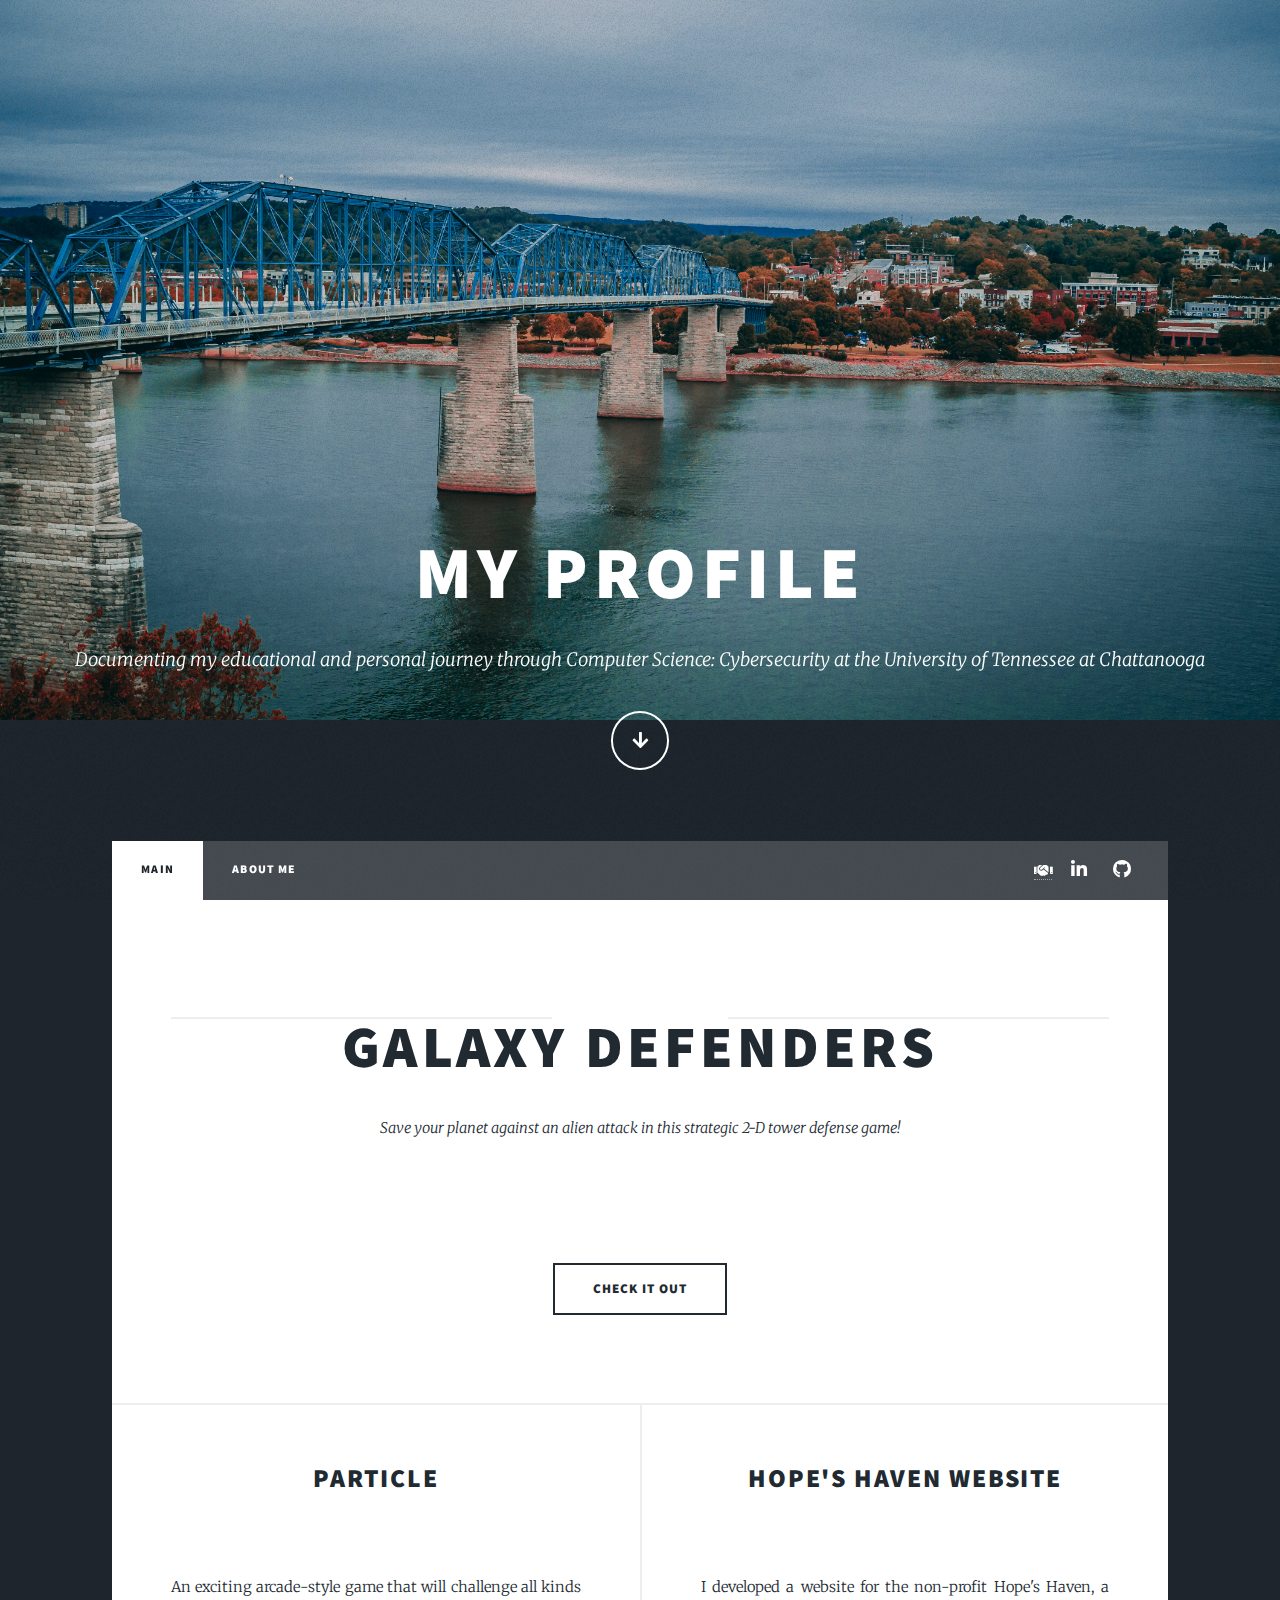
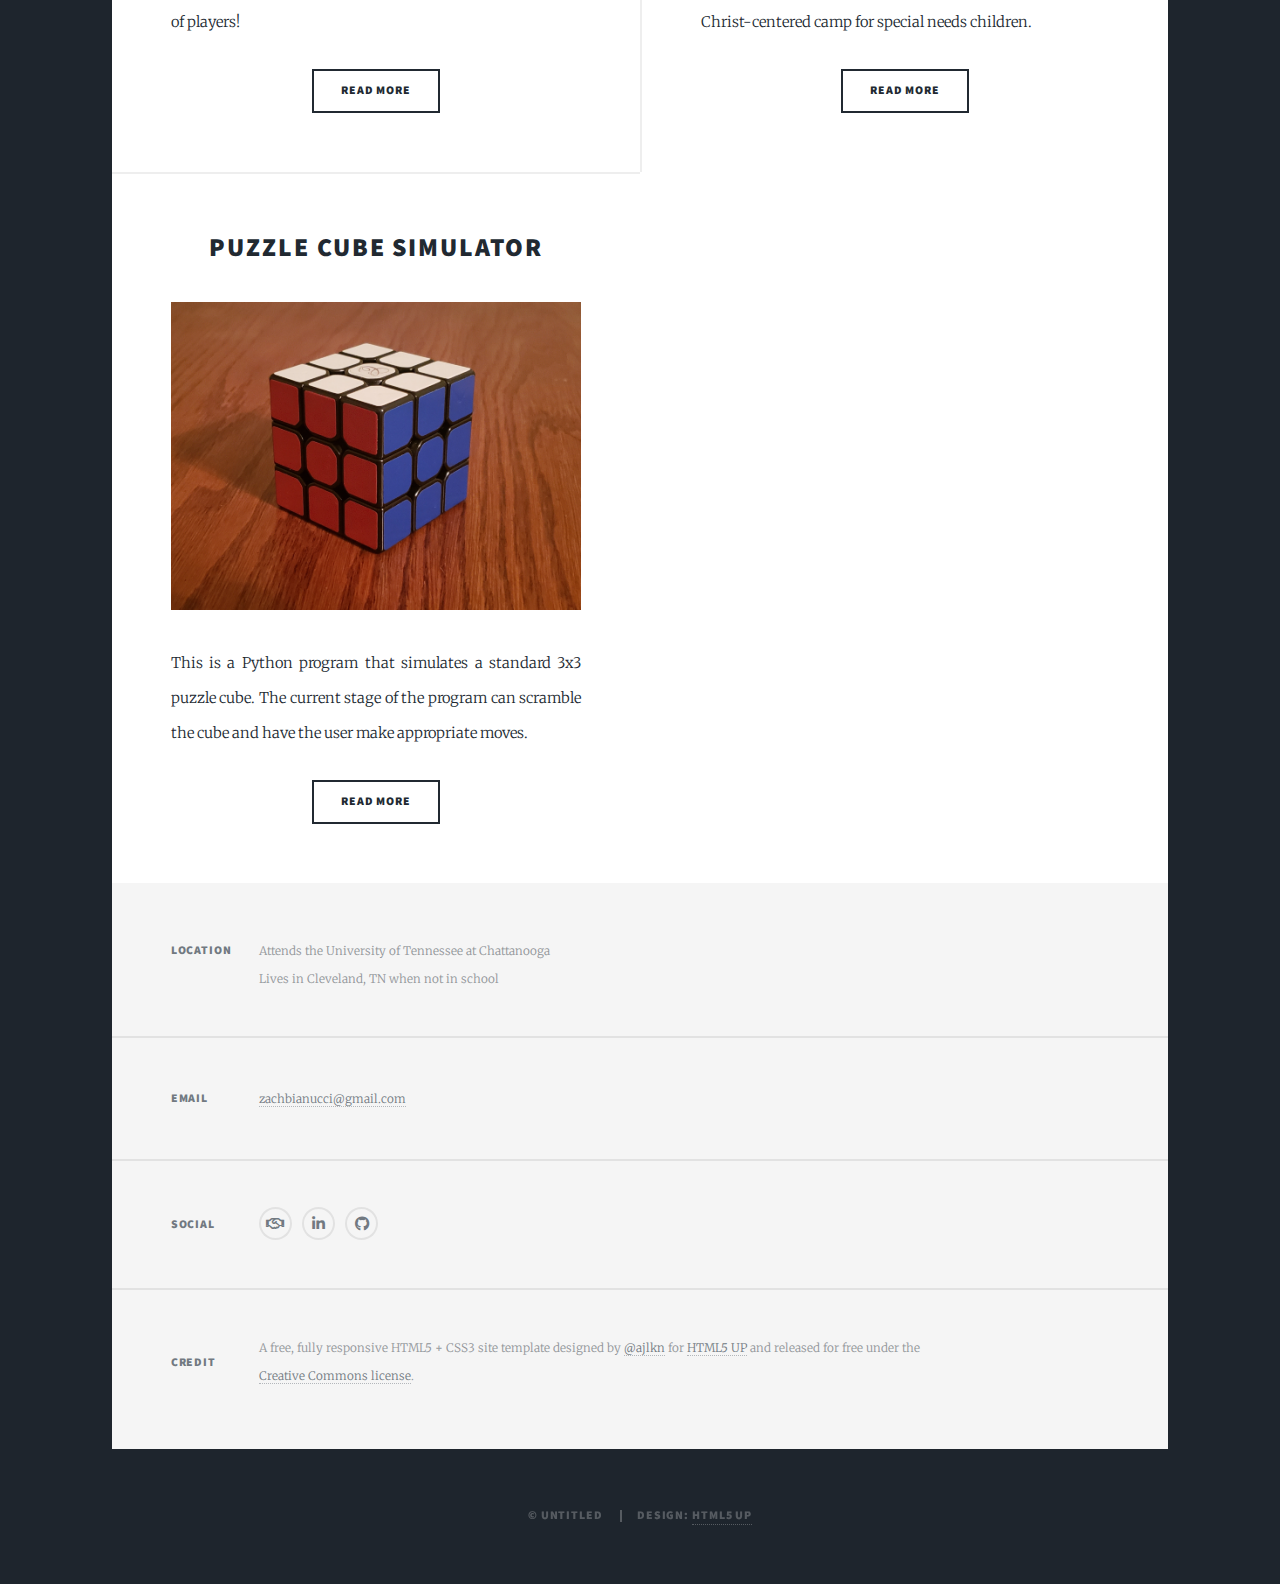
==== commit 1e7adfb0: "meta added to the head" ====
--- a/index.html
+++ b/index.html
@@ -5,7 +5,16 @@
 	Free for personal and commercial use under the CCA 3.0 license (html5up.net/license)
 -->
 <html>
+  <!--forces the browser not to save a cache-->
+  <meta http-equiv="cache-control" content="no-cache" />
+  <meta http-equiv="expires" content="0" />
+  <meta http-equiv="pragma" content="no-cache" />
   <head>
+    <link href="https://zbianucci.github.io" rel="canonical" />
+    <meta
+      name="description"
+      content="Zach Bianucci is an undergraduate Computer Science: Cyber Security Student at the University of Tennessee at Chattanooga on track to graduate in May 2023. He has several projects posted on this portfolio that show his vast programming knowledge."
+    />
     <title>Zach Bianucci</title>
     <meta charset="utf-8" />
     <meta
@@ -133,8 +142,7 @@
             /></a>
             <p>
               I developed a website for the non-profit Hope's Haven, a
-              Christ-centered camp for special needs children located in
-              Chattanooga, TN.
+              Christ-centered camp for special needs children.
             </p>
             <ul class="actions special">
               <li>
